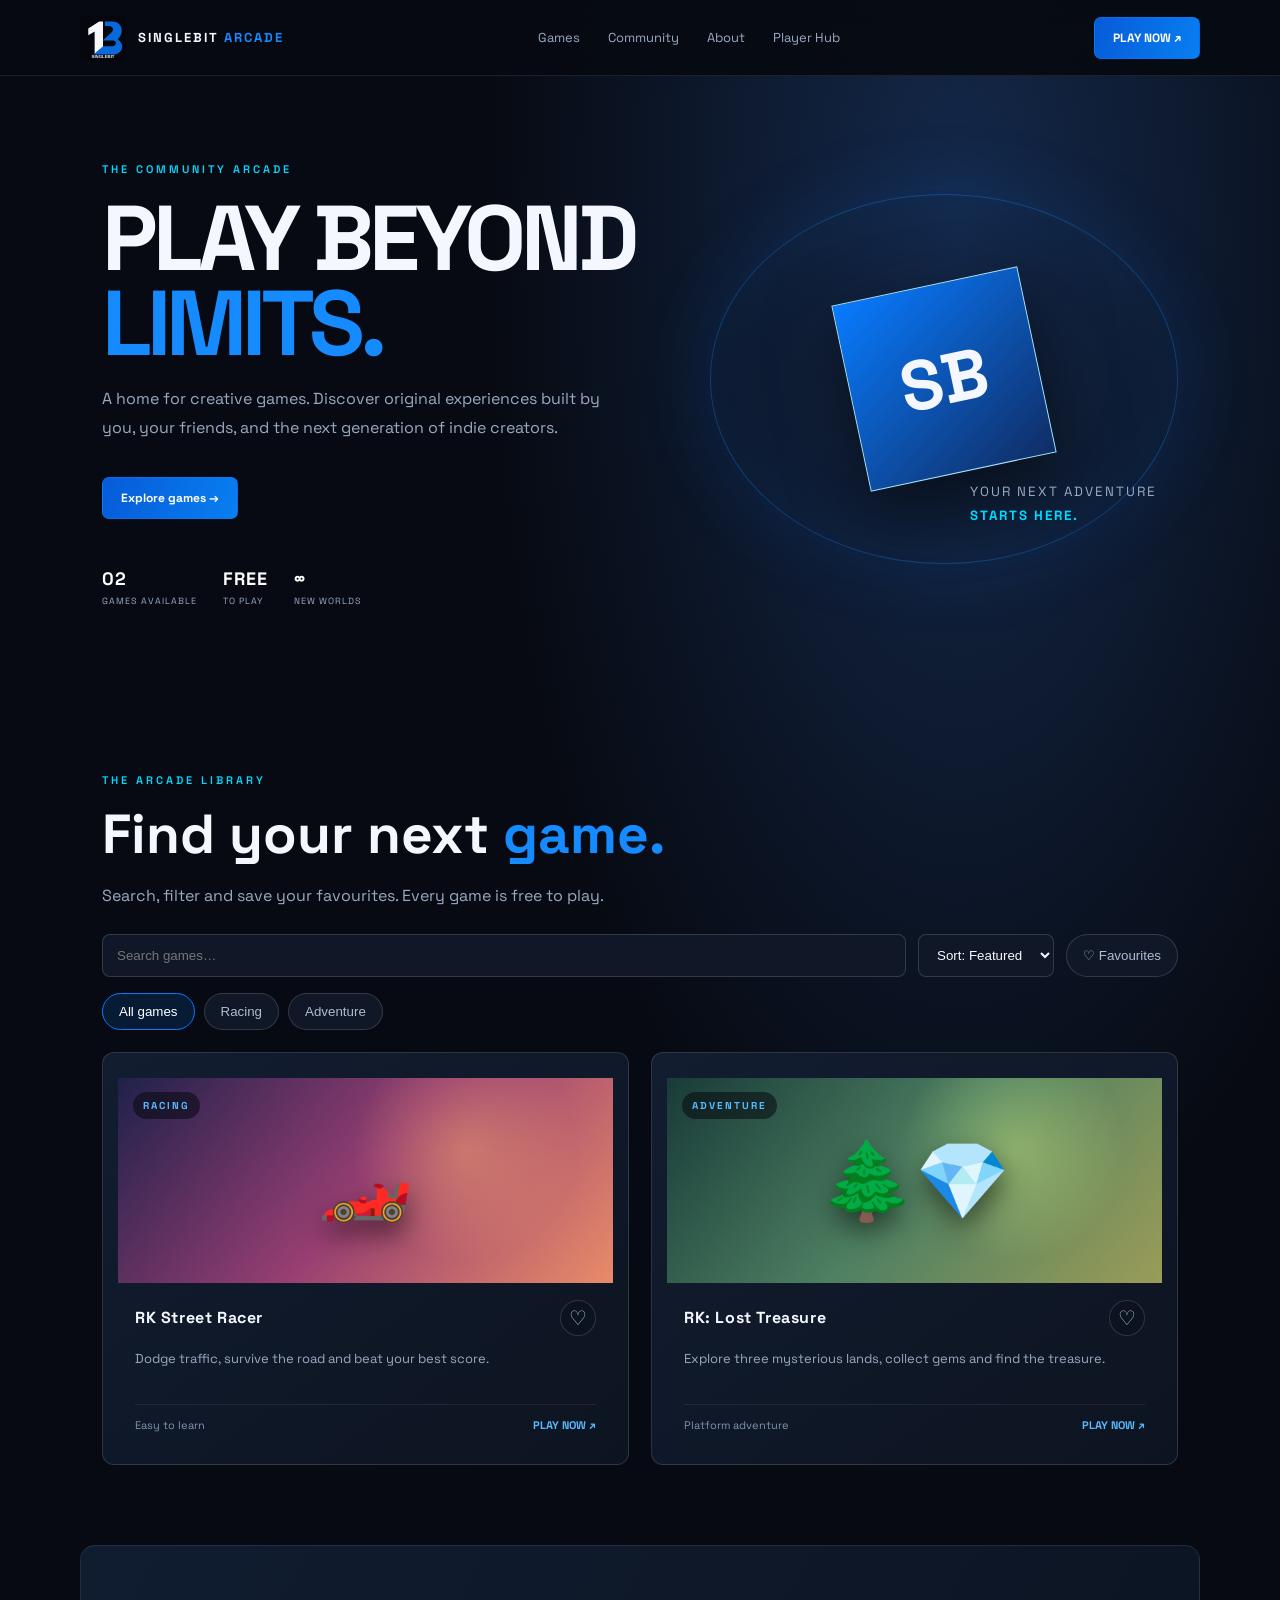
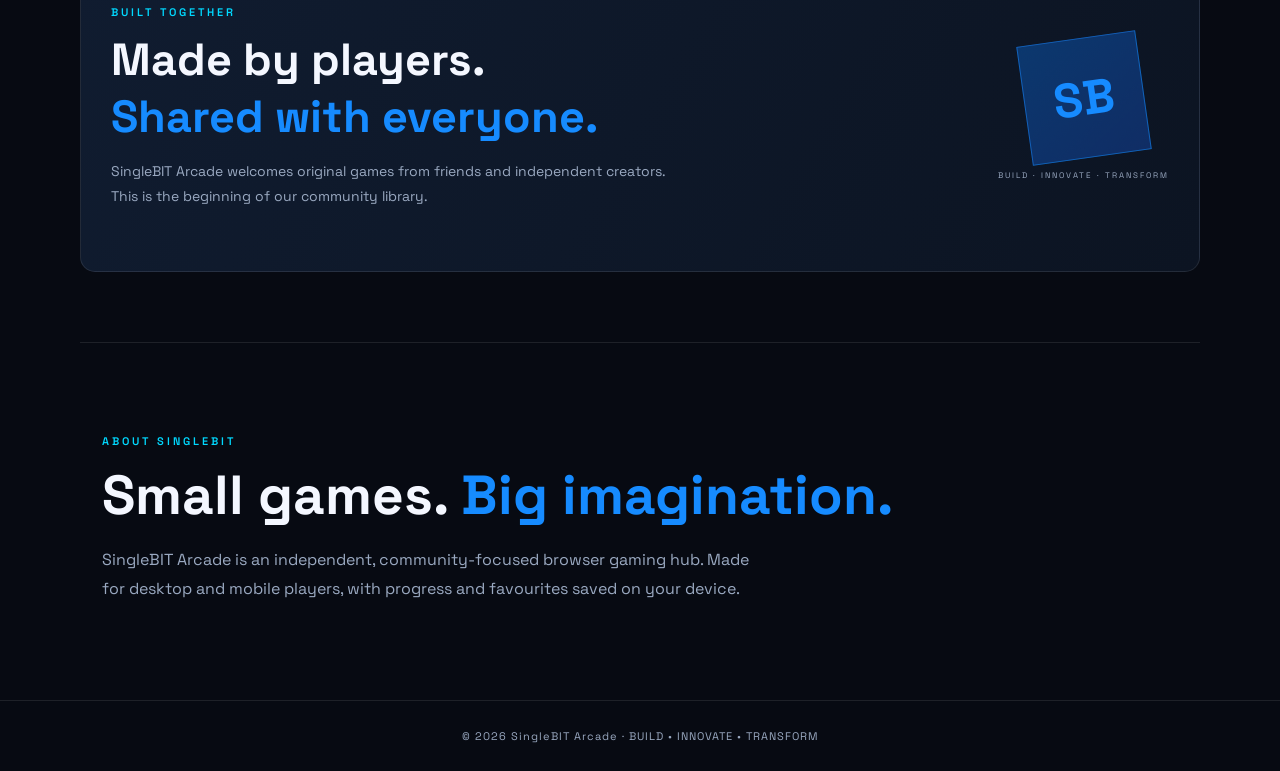
==== index.html @ 1aade9d8 "Add Player Hub navigation" ====
<!doctype html>
<html lang="en">
<head>
<meta charset="utf-8"><meta name="viewport" content="width=device-width,initial-scale=1">
<meta name="theme-color" content="#070a12"><meta name="description" content="SingleBIT Arcade — free browser games by our community.">
<title>SingleBIT Arcade — Play Beyond Limits</title>
<link rel="icon" href="assets/singlebit-logo.svg" type="image/svg+xml">
<link rel="stylesheet" href="css/style.css">
<script defer src="js/games-data.js"></script><script defer src="js/app.js"></script>
</head>
<body>
<header><a class="brand" href="#"><img class="brand-logo" src="assets/singlebit-logo.svg" alt="SingleBIT logo"><span>SINGLEBIT <b>ARCADE</b></span></a>
<nav><a href="#games">Games</a><a href="#community">Community</a><a href="#about">About</a><a href="profile.html">Player Hub</a></nav><a class="cta" href="#games">PLAY NOW ↗</a></header>
<main>
<section class="hero"><div><p class="eyebrow">THE COMMUNITY ARCADE</p><h1>PLAY BEYOND<br><em>LIMITS.</em></h1>
<p class="intro">A home for creative games. Discover original experiences built by you, your friends, and the next generation of indie creators.</p>
<a class="button" href="#games">Explore games →</a>
<div class="stats"><span><b id="game-count">02</b> GAMES AVAILABLE</span><span><b>FREE</b> TO PLAY</span><span><b>∞</b> NEW WORLDS</span></div></div>
<div class="orb"><div class="cube">SB</div><small>YOUR NEXT ADVENTURE<br><b>STARTS HERE.</b></small></div></section>
<section id="games" class="games"><p class="eyebrow">THE ARCADE LIBRARY</p><h2>Find your next <em>game.</em></h2><p class="muted">Search, filter and save your favourites. Every game is free to play.</p>
<div class="library-tools"><input id="search" type="search" placeholder="Search games…" aria-label="Search games">
<select id="sort" aria-label="Sort games"><option value="featured">Sort: Featured</option><option value="az">Name: A–Z</option><option value="za">Name: Z–A</option></select>
<button id="favorites-only" class="filter-btn" type="button" aria-pressed="false">♡ Favourites</button></div>
<div class="filters" id="filters"><button class="active" data-filter="all">All games</button><button data-filter="racing">Racing</button><button data-filter="adventure">Adventure</button></div>
<div class="grid" id="grid" aria-live="polite"></div><p id="empty" class="empty-state" hidden>No games match your search. Try another keyword or category.</p>
</section>
<section id="community" class="community"><div><p class="eyebrow">BUILT TOGETHER</p><h2>Made by players.<br><em>Shared with everyone.</em></h2><p>SingleBIT Arcade welcomes original games from friends and independent creators. This is the beginning of our community library.</p></div><div class="community-mark"><span>SB</span><small>BUILD · INNOVATE · TRANSFORM</small></div></section>
<section id="about" class="about"><p class="eyebrow">ABOUT SINGLEBIT</p><h2>Small games. <em>Big imagination.</em></h2><p>SingleBIT Arcade is an independent, community-focused browser gaming hub. Made for desktop and mobile players, with progress and favourites saved on your device.</p></section>
</main><footer>© <span id="year"></span> SingleBIT Arcade · BUILD • INNOVATE • TRANSFORM</footer>
</body></html>
---- css/style.css ----
@import url('https://fonts.googleapis.com/css2?family=Space+Grotesk:wght@400;500;600;700&display=swap');:root{--bg:#070a12;--panel:#111a2a;--text:#f4f7ff;--muted:#9aa9c1;--blue:#087bff;--cyan:#00d9ff}*{box-sizing:border-box}html{scroll-behavior:smooth}body{margin:0;background:radial-gradient(ellipse at 75% 10%,#14294b 0,transparent 35%),var(--bg);color:var(--text);font-family:'Space Grotesk',Arial,sans-serif}a{color:inherit;text-decoration:none}header{height:76px;padding:0 max(22px,calc((100% - 1120px)/2));display:flex;align-items:center;justify-content:space-between;border-bottom:1px solid #ffffff18;position:sticky;top:0;background:#070a12eF;backdrop-filter:blur(14px);z-index:5}.brand{display:flex;align-items:center;gap:12px;font-weight:700;letter-spacing:2px;font-size:13px}.brand b{color:#168bff}.mark{width:42px;height:42px;border:2px solid #168bff;display:grid;place-items:center;font-size:24px;font-weight:700;transform:skew(-8deg)}.mark span{color:#168bff}nav{display:flex;gap:28px;color:var(--muted);font-size:13px}.cta,.button{padding:12px 18px;border:1px solid #087bff88;border-radius:7px;color:white;font-size:12px;font-weight:700;background:linear-gradient(110deg,#075bd8,#087ff0)}.hero{max-width:1120px;margin:auto;min-height:560px;padding:75px 22px;display:grid;grid-template-columns:1.1fr .9fr;align-items:center;gap:35px}.eyebrow{font-size:11px;letter-spacing:3px;color:var(--cyan);font-weight:600}h1{font-size:clamp(55px,8vw,92px);line-height:.92;letter-spacing:-5px;margin:20px 0}em{font-style:normal;color:#168bff}.intro{max-width:500px;color:var(--muted);line-height:1.8}.button{display:inline-block;margin-top:18px}.stats{display:flex;gap:26px;margin-top:48px;color:var(--muted);font-size:9px;letter-spacing:1px}.stats span{display:grid;gap:5px}.stats b{font-size:18px;color:white}.orb{height:370px;display:grid;place-items:center;position:relative;border:1px solid #168bff55;border-radius:50%;box-shadow:0 0 80px #087bff20,inset 0 0 80px #087bff14}.cube{width:190px;height:190px;display:grid;place-items:center;background:linear-gradient(145deg,#087bff,#102d65);border:1px solid #9ddfff;font-size:70px;font-weight:700;transform:rotate(-12deg);box-shadow:0 25px 70px #0009}.orb small{position:absolute;bottom:35px;right:20px;color:var(--muted);letter-spacing:2px;line-height:1.8}.orb small b{color:var(--cyan)}.games,.about{max-width:1120px;margin:auto;padding:80px 22px}.games h2,.about h2{font-size:clamp(34px,5vw,55px);margin:12px 0}.muted,.about p:last-child{color:var(--muted)}.tools{display:flex;justify-content:space-between;gap:15px;margin:28px 0;flex-wrap:wrap}input{background:#101827;border:1px solid #ffffff25;border-radius:7px;padding:12px 14px;color:white;min-width:240px}button{background:#101827;color:#aebbd0;border:1px solid #ffffff25;border-radius:30px;padding:9px 15px;cursor:pointer}button.active{border-color:var(--blue);color:white;background:#087bff25}.grid{display:grid;grid-template-columns:repeat(2,minmax(0,1fr));gap:22px}.grid article{background:linear-gradient(145deg,#121d30,#0d1421);border:1px solid #ffffff20;border-radius:12px;padding:15px}.art{height:190px;border-radius:8px;display:grid;place-items:center;font-size:70px;position:relative}.art small{position:absolute;top:14px;left:14px;font-size:10px;letter-spacing:2px;color:white}.race{background:linear-gradient(130deg,#20214b,#963e72,#e98b68)}.forest{background:linear-gradient(130deg,#183b38,#4e8062,#9b9c57)}article h3{letter-spacing:1px}article p{color:var(--muted);font-size:13px}article>a{display:inline-block;margin-top:10px;color:#56baff;font-weight:700;font-size:12px}.about{border-top:1px solid #ffffff18}.about p:last-child{max-width:650px;line-height:1.8}footer{text-align:center;padding:28px 15px;border-top:1px solid #ffffff18;color:var(--muted);font-size:11px;letter-spacing:1px}@media(max-width:700px){header{height:66px;padding:0 15px}.brand{font-size:10px;letter-spacing:1px}.mark{width:36px;height:36px}nav{gap:12px;font-size:11px}.cta{display:none}.hero{display:block;padding-top:60px}.orb{height:270px;margin:45px 10px 0}.cube{width:140px;height:140px;font-size:52px}.stats{gap:15px}.games,.about{padding:60px 18px}.grid{grid-template-columns:1fr}.art{height:180px}.tools{align-items:stretch}input{width:100%}}
.brand-logo{width:46px;height:46px;object-fit:contain;border-radius:7px}@media(max-width:700px){.brand-logo{width:38px;height:38px}}

.brand-logo{width:46px;height:46px;object-fit:contain;border-radius:7px}@media(max-width:700px){.brand-logo{width:38px;height:38px}}

/* Phase 02 — game library */
.brand-logo{width:46px;height:46px;object-fit:contain;border-radius:7px}
.library-tools{display:grid;grid-template-columns:minmax(180px,1fr) auto auto;gap:12px;margin:28px 0 16px}
.library-tools input,.library-tools select{min-width:0;width:100%;background:#101827;border:1px solid #ffffff25;border-radius:8px;padding:12px 14px;color:#f4f7ff}
.library-tools select{cursor:pointer}.filter-btn,.filters button{background:#101827;color:#aebbd0;border:1px solid #ffffff25;border-radius:30px;padding:10px 16px;cursor:pointer}
.filter-btn.active,.filters button.active{border-color:#087bff;color:white;background:#087bff25}
.filters{display:flex;gap:9px;flex-wrap:wrap;margin:0 0 22px}
.grid{display:grid;grid-template-columns:repeat(2,minmax(0,1fr));gap:22px}
.game-card{overflow:hidden;background:linear-gradient(145deg,#121d30,#0d1421);border:1px solid #ffffff20;border-radius:13px;transition:transform .2s,border-color .2s}
.game-card:hover{transform:translateY(-4px);border-color:#087bff88}
.game-art{height:205px;display:flex;align-items:center;justify-content:center;position:relative;overflow:hidden}
.game-art.race{background:radial-gradient(circle at 70% 35%,#ffb36b66,transparent 30%),linear-gradient(130deg,#20214b,#963e72,#e98b68)}
.game-art.forest{background:radial-gradient(circle at 70% 35%,#d2ed8066,transparent 30%),linear-gradient(130deg,#183b38,#4e8062,#9b9c57)}
.art-symbol{font-size:76px;filter:drop-shadow(0 12px 14px #0008);transition:transform .2s}
.game-art:hover .art-symbol{transform:scale(1.12)}
.art-tag{position:absolute;top:14px;left:15px;font-size:10px;letter-spacing:2px;font-weight:700;background:#05070c88;padding:7px 10px;border-radius:20px}
.art-play{position:absolute;bottom:14px;right:14px;background:#087bff;padding:8px 12px;border-radius:6px;font-size:10px;font-weight:700;opacity:0;transform:translateY(5px);transition:.2s}
.game-art:hover .art-play{opacity:1;transform:translateY(0)}
.card-content{padding:17px}.card-title-row{display:flex;align-items:center;justify-content:space-between;gap:12px}
.card-title-row h3{font-size:16px;letter-spacing:.6px;margin:0}
.heart{border:1px solid #ffffff25;background:#0b1220;color:#aebbd0;border-radius:50%;width:36px;height:36px;font-size:20px;padding:0;flex:0 0 auto}
.heart.saved{color:#ff6b91;border-color:#ff6b9166}
.card-content p{color:var(--muted);font-size:13px;line-height:1.6;min-height:42px}
.card-meta{display:flex;justify-content:space-between;align-items:center;gap:10px;border-top:1px solid #ffffff14;padding-top:13px;color:#8192ac;font-size:11px}
.play-link{color:#56baff;font-weight:700;white-space:nowrap}
.empty-state{padding:30px;text-align:center;color:var(--muted);border:1px dashed #ffffff30;border-radius:10px}
.community{max-width:1120px;margin:0 auto 70px;padding:48px 30px;display:flex;align-items:center;justify-content:space-between;gap:25px;background:linear-gradient(120deg,#101c30,#0c1422);border:1px solid #ffffff18;border-radius:15px}
.community>div:first-child{max-width:570px}.community h2{font-size:clamp(30px,4vw,45px);margin:12px 0}
.community p:last-child{color:var(--muted);line-height:1.8;font-size:14px}
.community-mark{display:grid;place-items:center;gap:12px;color:#168bff}
.community-mark span{width:120px;height:120px;display:grid;place-items:center;border:1px solid #168bff88;background:linear-gradient(145deg,#087bff55,#102d65);font-size:48px;font-weight:700;transform:rotate(-8deg)}
.community-mark small{font-size:8px;letter-spacing:2px;color:#9aa9c1}
@media(max-width:700px){.brand-logo{width:38px;height:38px}.library-tools{grid-template-columns:1fr 1fr}.library-tools input{grid-column:1/-1}.grid{grid-template-columns:1fr}.game-art{height:185px}.community{margin:0 18px 45px;padding:28px 22px}.community-mark{display:none}}
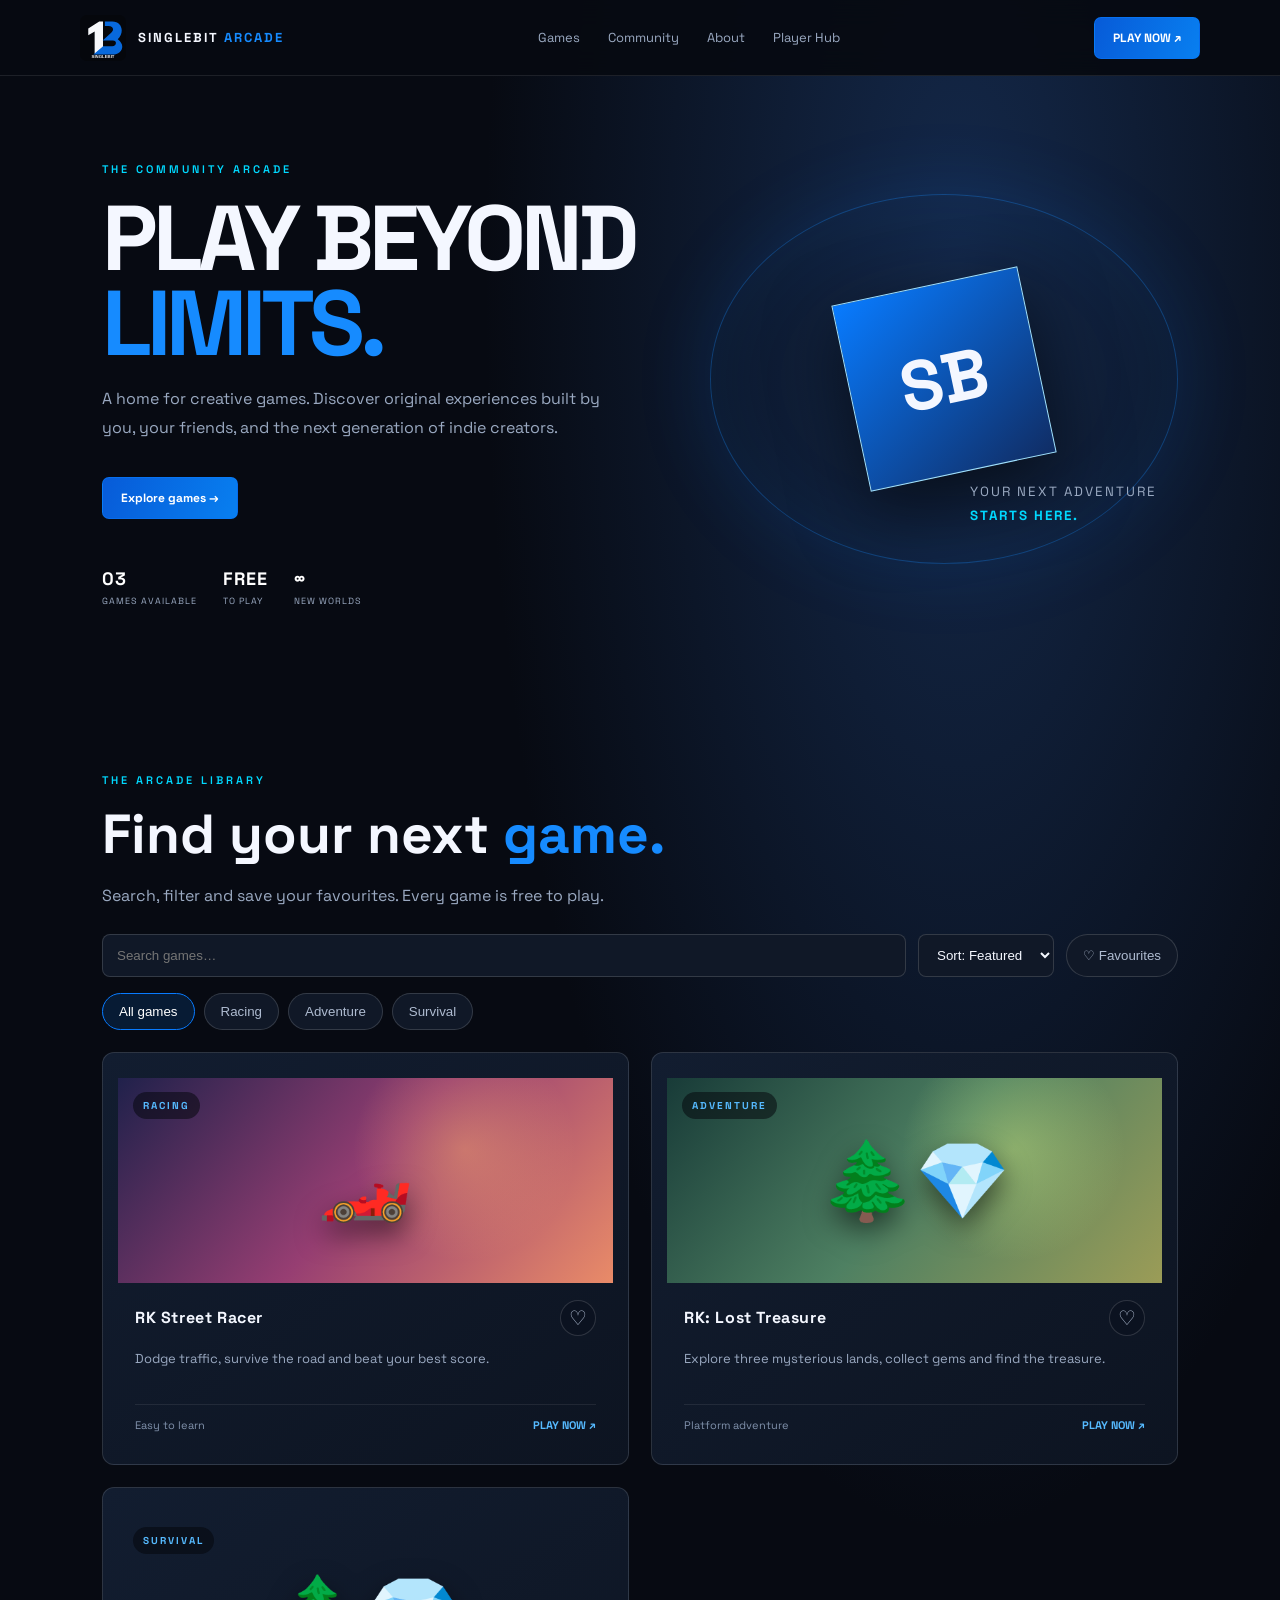
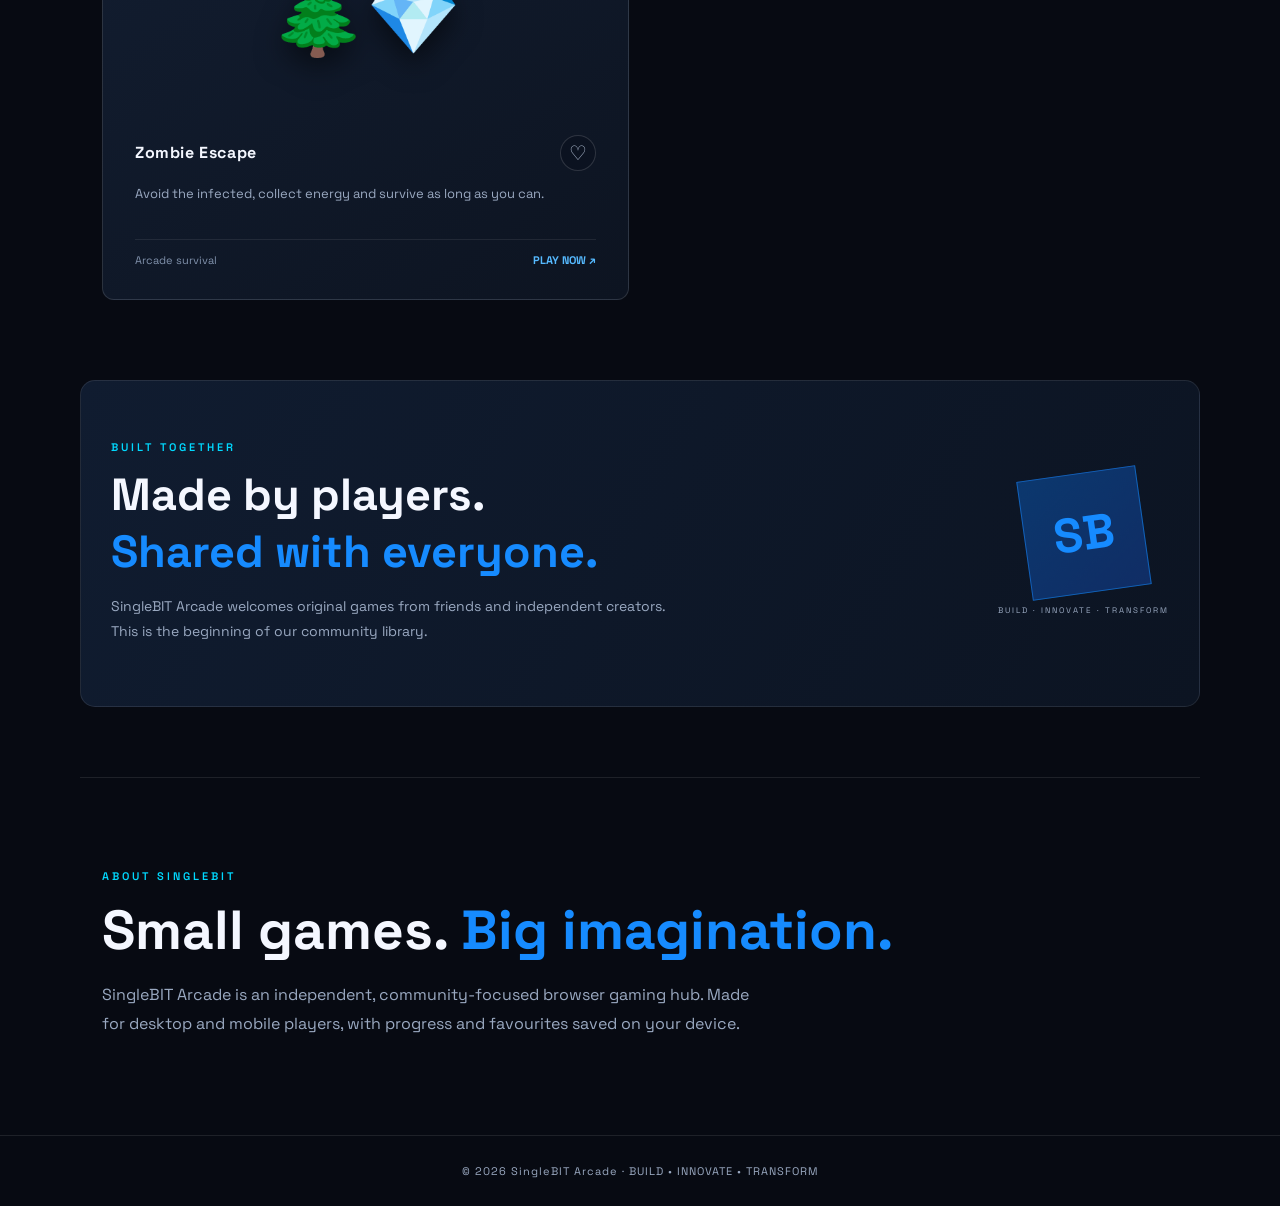
==== commit d41315bb: "Add survival category filter" ====
--- a/index.html
+++ b/index.html
@@ -21,7 +21,7 @@
 <div class="library-tools"><input id="search" type="search" placeholder="Search games…" aria-label="Search games">
 <select id="sort" aria-label="Sort games"><option value="featured">Sort: Featured</option><option value="az">Name: A–Z</option><option value="za">Name: Z–A</option></select>
 <button id="favorites-only" class="filter-btn" type="button" aria-pressed="false">♡ Favourites</button></div>
-<div class="filters" id="filters"><button class="active" data-filter="all">All games</button><button data-filter="racing">Racing</button><button data-filter="adventure">Adventure</button></div>
+<div class="filters" id="filters"><button class="active" data-filter="all">All games</button><button data-filter="racing">Racing</button><button data-filter="adventure">Adventure</button><button data-filter="survival">Survival</button></div>
 <div class="grid" id="grid" aria-live="polite"></div><p id="empty" class="empty-state" hidden>No games match your search. Try another keyword or category.</p>
 </section>
 <section id="community" class="community"><div><p class="eyebrow">BUILT TOGETHER</p><h2>Made by players.<br><em>Shared with everyone.</em></h2><p>SingleBIT Arcade welcomes original games from friends and independent creators. This is the beginning of our community library.</p></div><div class="community-mark"><span>SB</span><small>BUILD · INNOVATE · TRANSFORM</small></div></section>
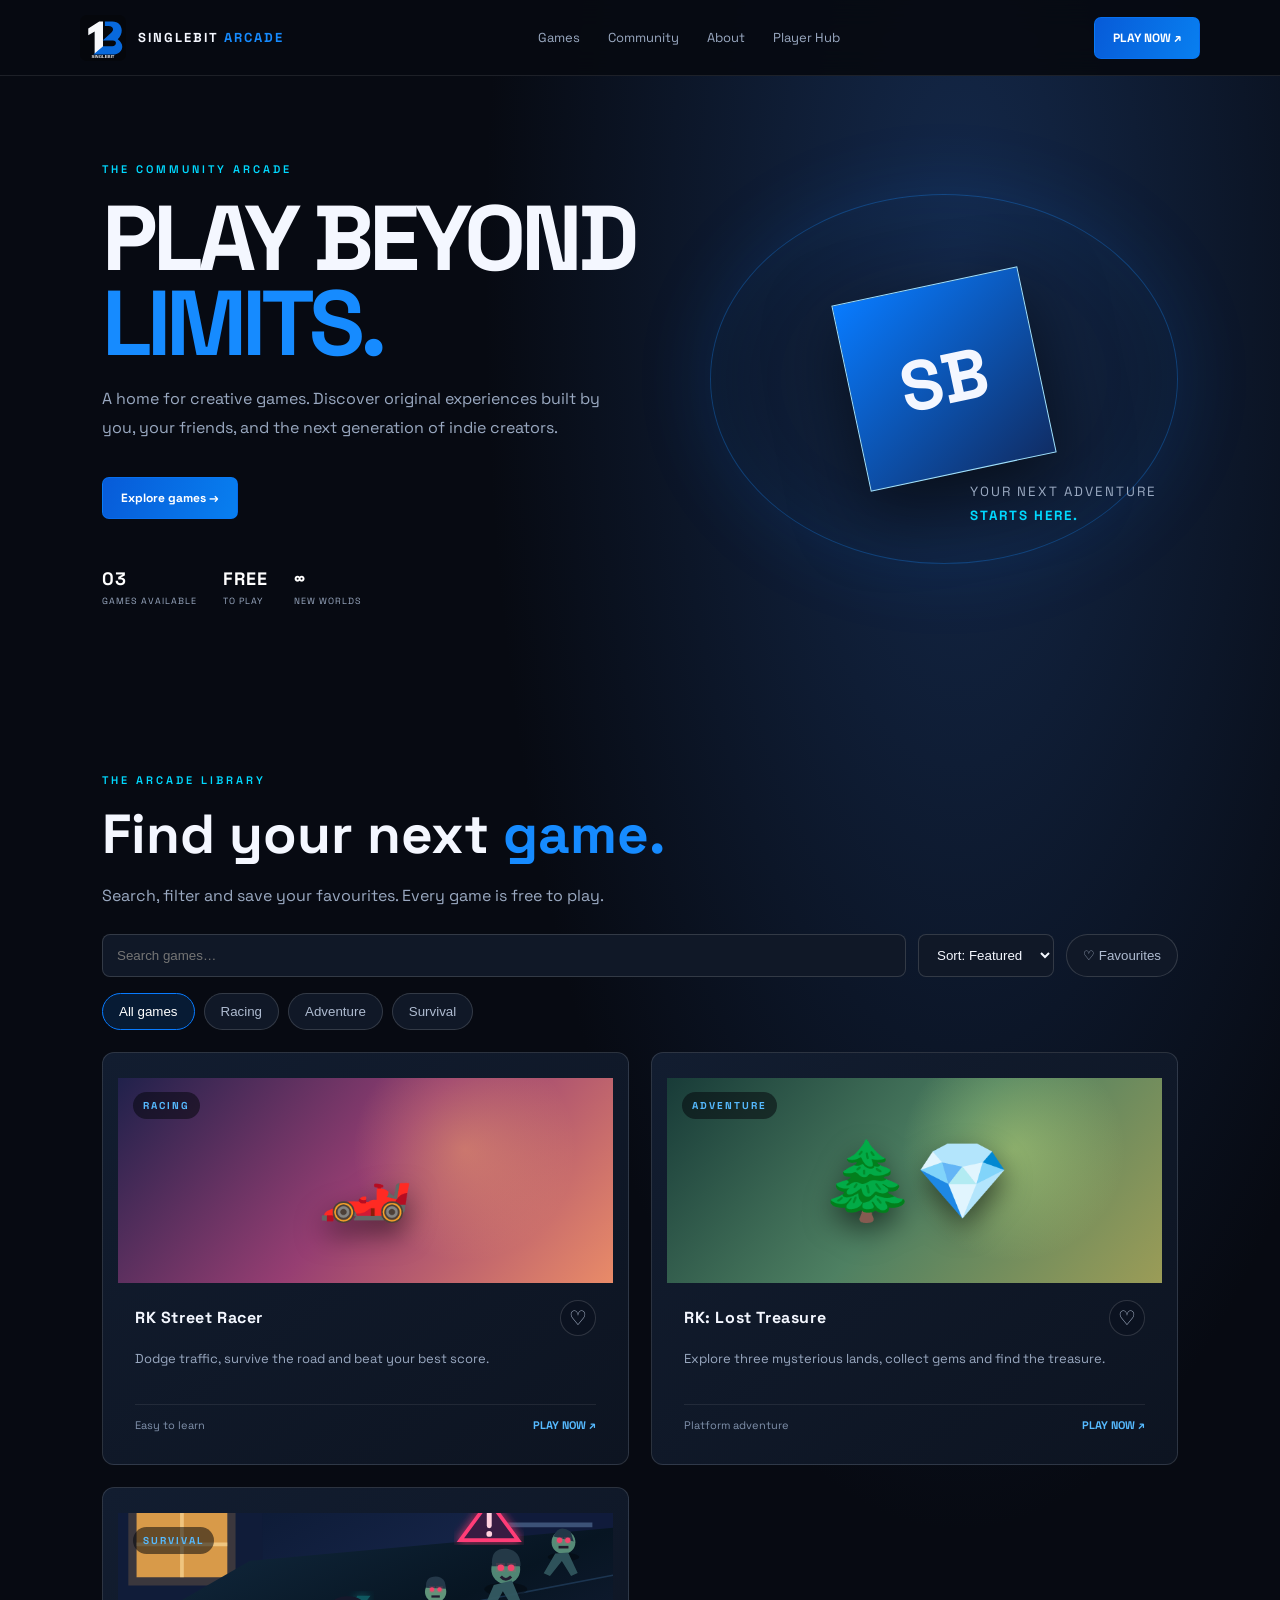
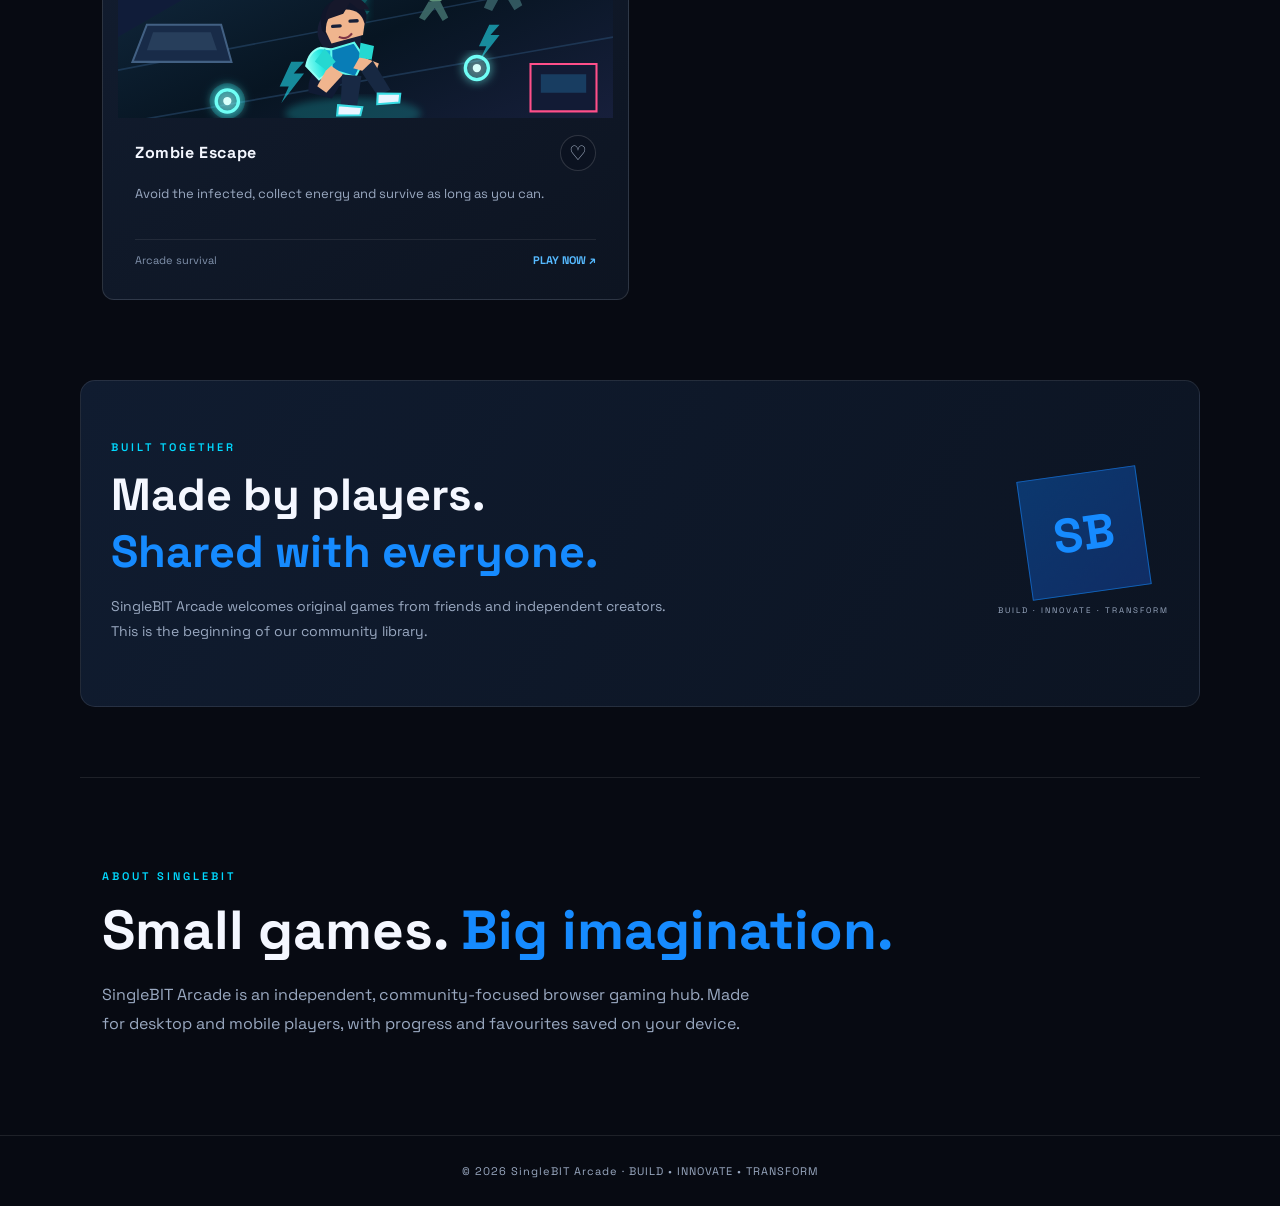
==== commit 9e8171ae: "Update arcade game count to three" ====
--- a/index.html
+++ b/index.html
@@ -15,7 +15,7 @@
 <section class="hero"><div><p class="eyebrow">THE COMMUNITY ARCADE</p><h1>PLAY BEYOND<br><em>LIMITS.</em></h1>
 <p class="intro">A home for creative games. Discover original experiences built by you, your friends, and the next generation of indie creators.</p>
 <a class="button" href="#games">Explore games →</a>
-<div class="stats"><span><b id="game-count">02</b> GAMES AVAILABLE</span><span><b>FREE</b> TO PLAY</span><span><b>∞</b> NEW WORLDS</span></div></div>
+<div class="stats"><span><b id="game-count">03</b> GAMES AVAILABLE</span><span><b>FREE</b> TO PLAY</span><span><b>∞</b> NEW WORLDS</span></div></div>
 <div class="orb"><div class="cube">SB</div><small>YOUR NEXT ADVENTURE<br><b>STARTS HERE.</b></small></div></section>
 <section id="games" class="games"><p class="eyebrow">THE ARCADE LIBRARY</p><h2>Find your next <em>game.</em></h2><p class="muted">Search, filter and save your favourites. Every game is free to play.</p>
 <div class="library-tools"><input id="search" type="search" placeholder="Search games…" aria-label="Search games">
--- a/css/style.css
+++ b/css/style.css
@@ -36,3 +36,6 @@
 .community-mark span{width:120px;height:120px;display:grid;place-items:center;border:1px solid #168bff88;background:linear-gradient(145deg,#087bff55,#102d65);font-size:48px;font-weight:700;transform:rotate(-8deg)}
 .community-mark small{font-size:8px;letter-spacing:2px;color:#9aa9c1}
 @media(max-width:700px){.brand-logo{width:38px;height:38px}.library-tools{grid-template-columns:1fr 1fr}.library-tools input{grid-column:1/-1}.grid{grid-template-columns:1fr}.game-art{height:185px}.community{margin:0 18px 45px;padding:28px 22px}.community-mark{display:none}}
+
+/* Zombie Escape library artwork */
+.game-art.zombie{background:#101b2c url('../assets/zombie-escape-thumbnail.svg') center/cover no-repeat}.game-art.zombie .art-symbol{display:none}
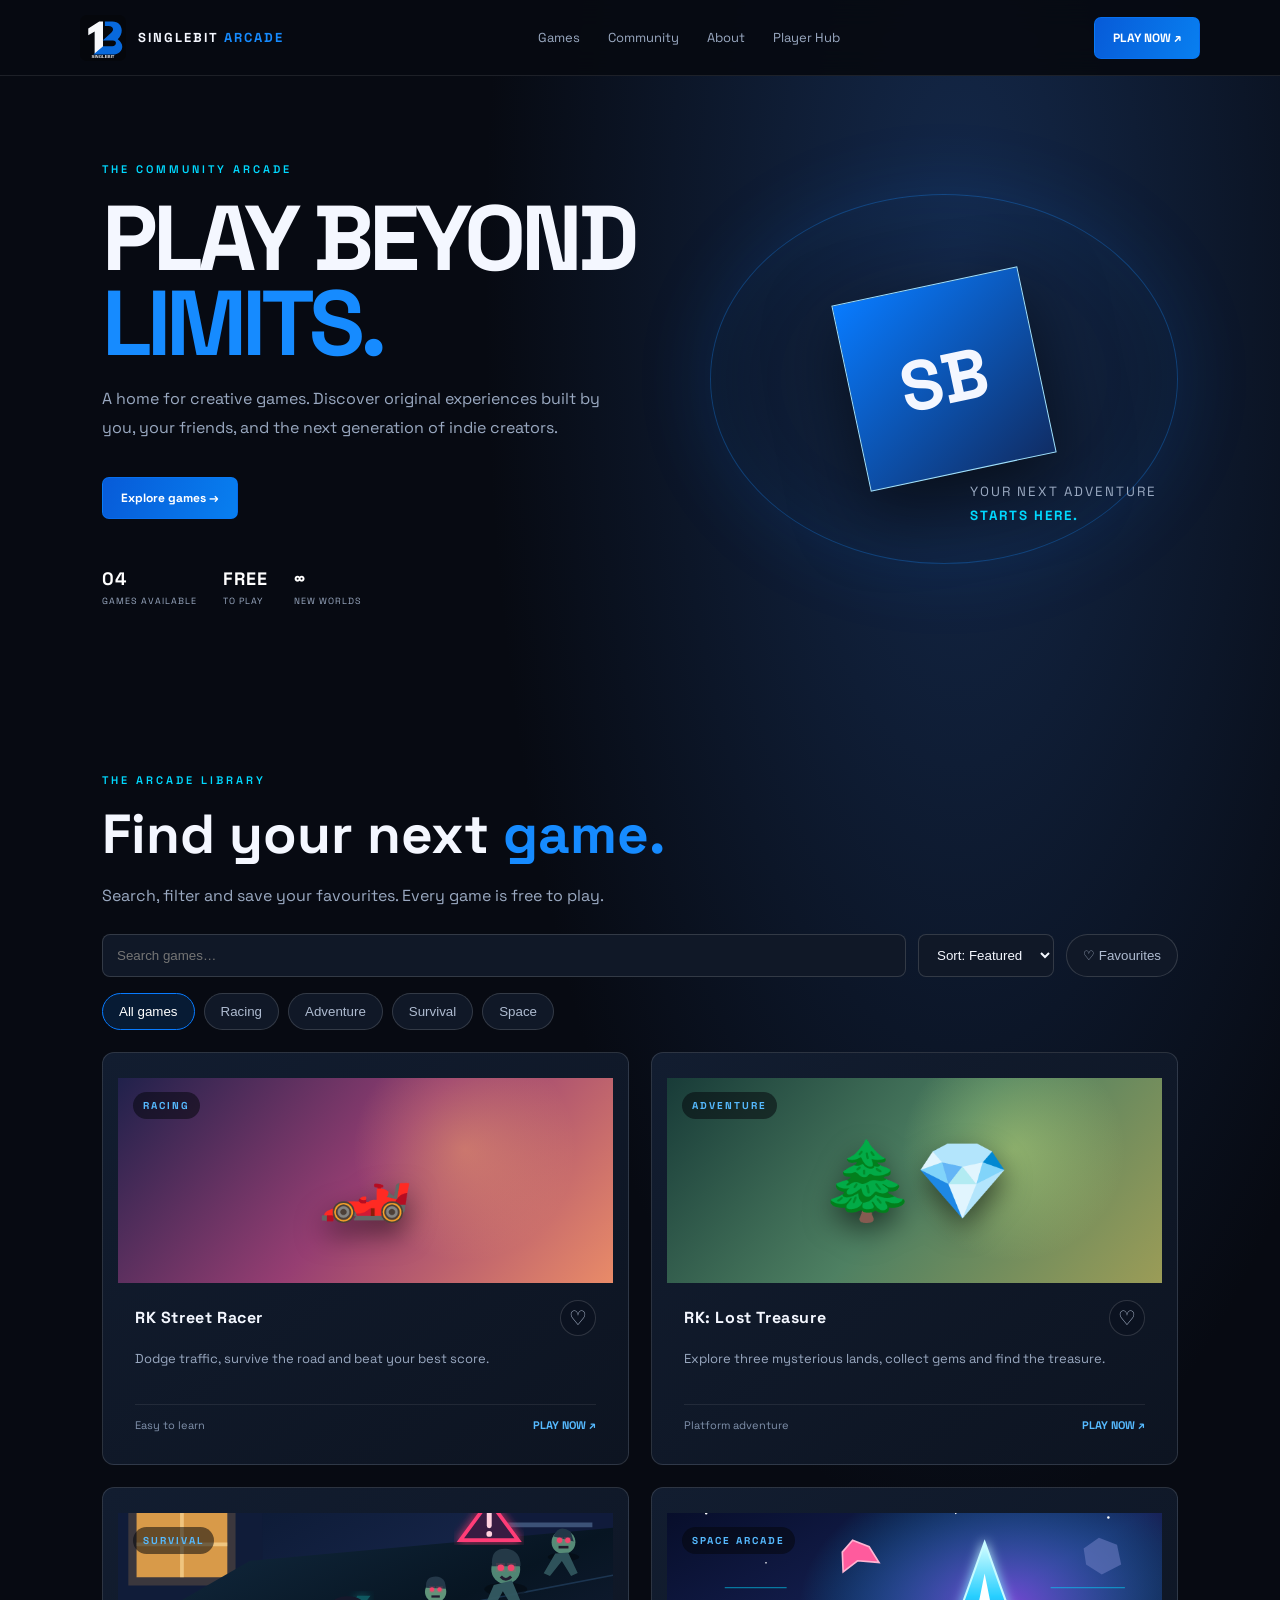
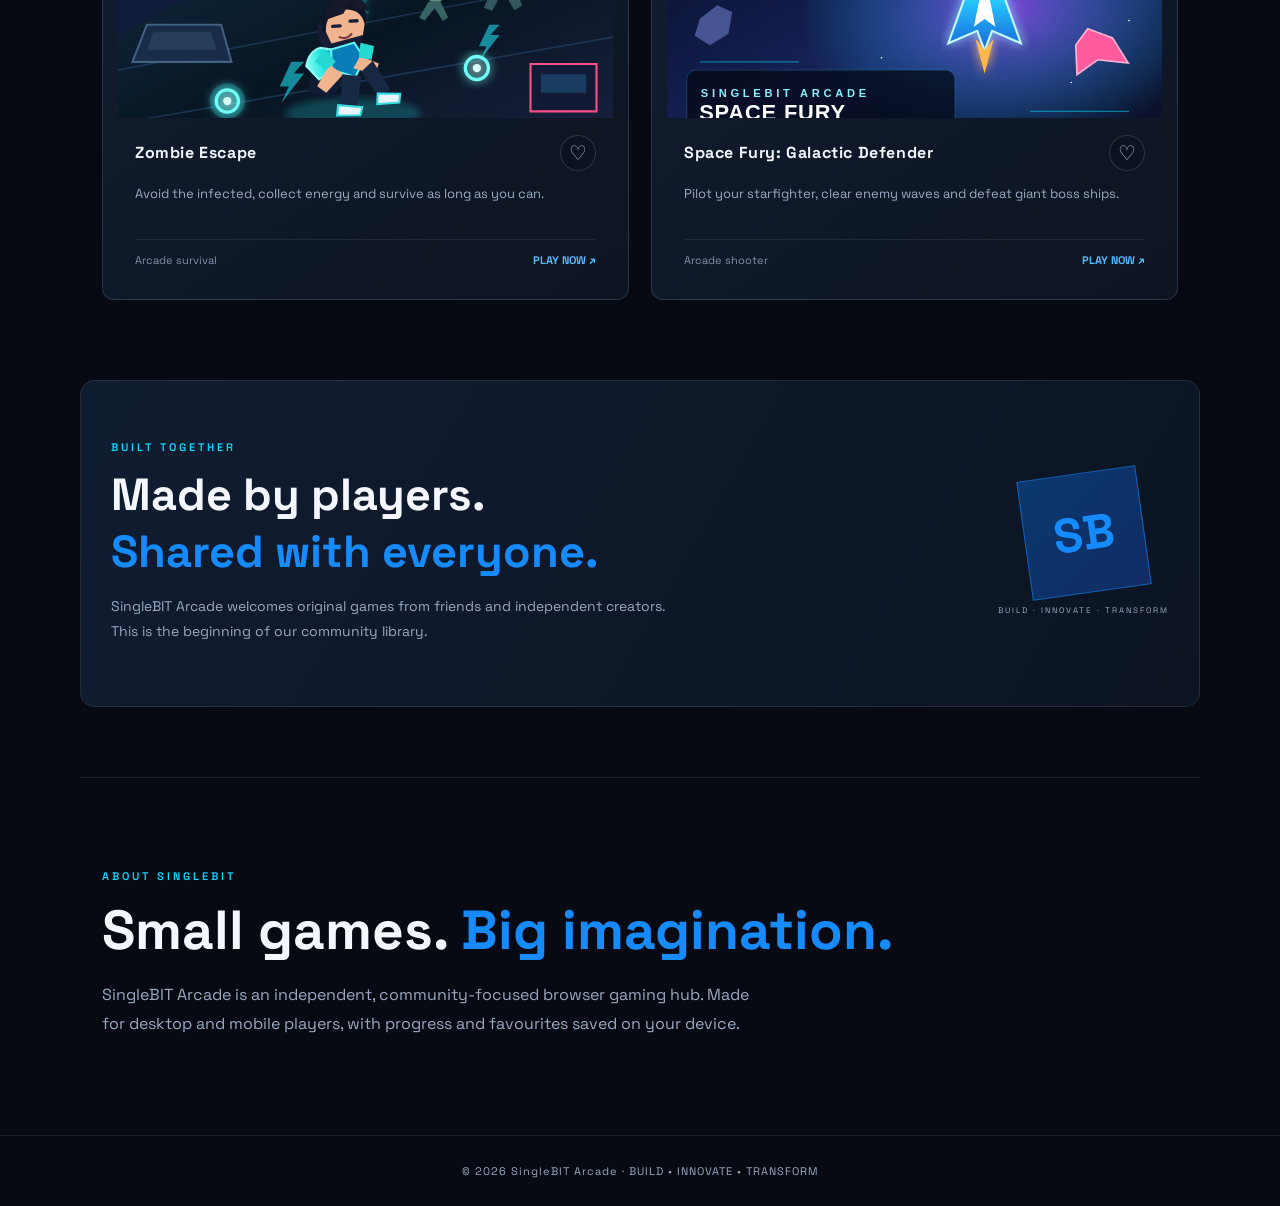
==== commit 767d2e00: "Add Space Fury: Galactic Defender browser game" ====
--- a/index.html
+++ b/index.html
@@ -21,7 +21,7 @@
 <div class="library-tools"><input id="search" type="search" placeholder="Search games…" aria-label="Search games">
 <select id="sort" aria-label="Sort games"><option value="featured">Sort: Featured</option><option value="az">Name: A–Z</option><option value="za">Name: Z–A</option></select>
 <button id="favorites-only" class="filter-btn" type="button" aria-pressed="false">♡ Favourites</button></div>
-<div class="filters" id="filters"><button class="active" data-filter="all">All games</button><button data-filter="racing">Racing</button><button data-filter="adventure">Adventure</button><button data-filter="survival">Survival</button></div>
+<div class="filters" id="filters"><button class="active" data-filter="all">All games</button><button data-filter="racing">Racing</button><button data-filter="adventure">Adventure</button><button data-filter="survival">Survival</button><button data-filter="space">Space</button></div>
 <div class="grid" id="grid" aria-live="polite"></div><p id="empty" class="empty-state" hidden>No games match your search. Try another keyword or category.</p>
 </section>
 <section id="community" class="community"><div><p class="eyebrow">BUILT TOGETHER</p><h2>Made by players.<br><em>Shared with everyone.</em></h2><p>SingleBIT Arcade welcomes original games from friends and independent creators. This is the beginning of our community library.</p></div><div class="community-mark"><span>SB</span><small>BUILD · INNOVATE · TRANSFORM</small></div></section>
--- a/css/style.css
+++ b/css/style.css
@@ -39,3 +39,6 @@
 
 /* Zombie Escape library artwork */
 .game-art.zombie{background:#101b2c url('../assets/zombie-escape-thumbnail.svg') center/cover no-repeat}.game-art.zombie .art-symbol{display:none}
+
+/* Space Fury arcade thumbnail */
+.game-art.space{background:#08112a url('../assets/space-fury-thumbnail.svg') center/cover no-repeat}.game-art.space .art-symbol{display:none}
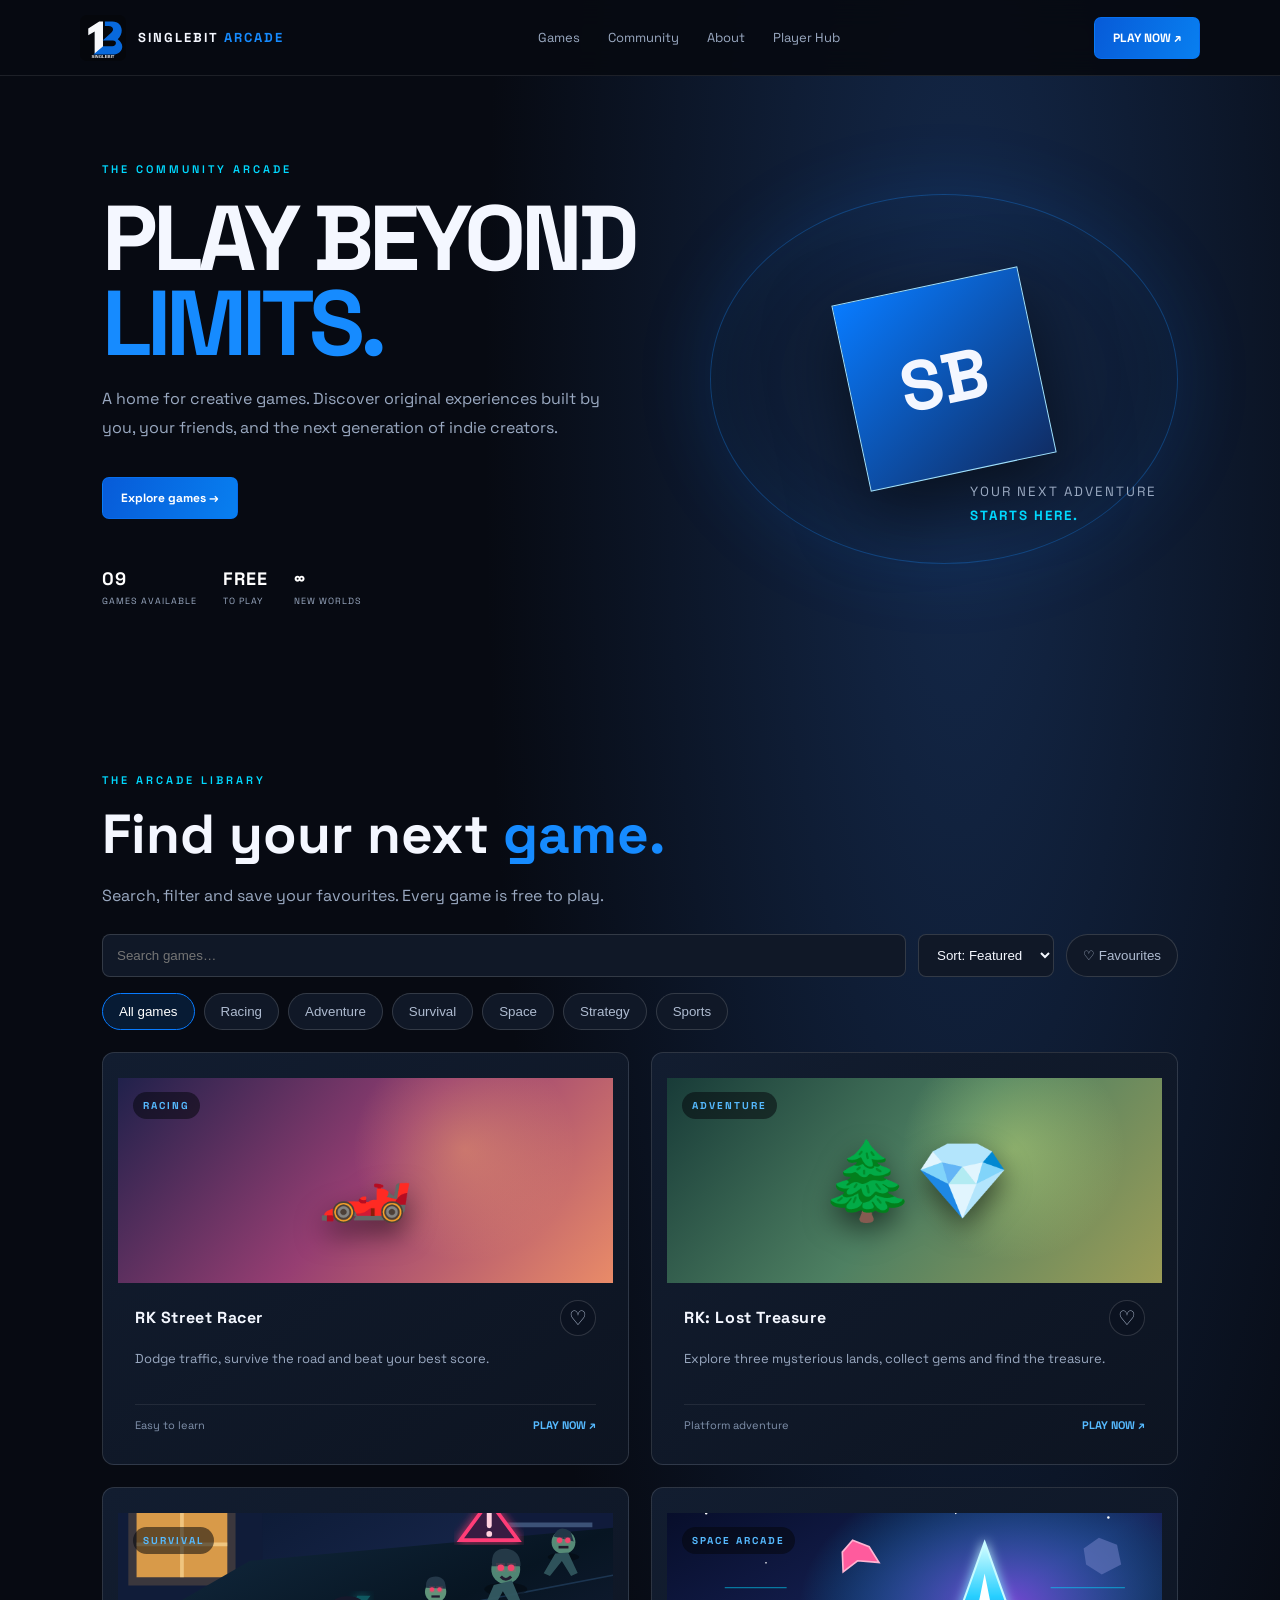
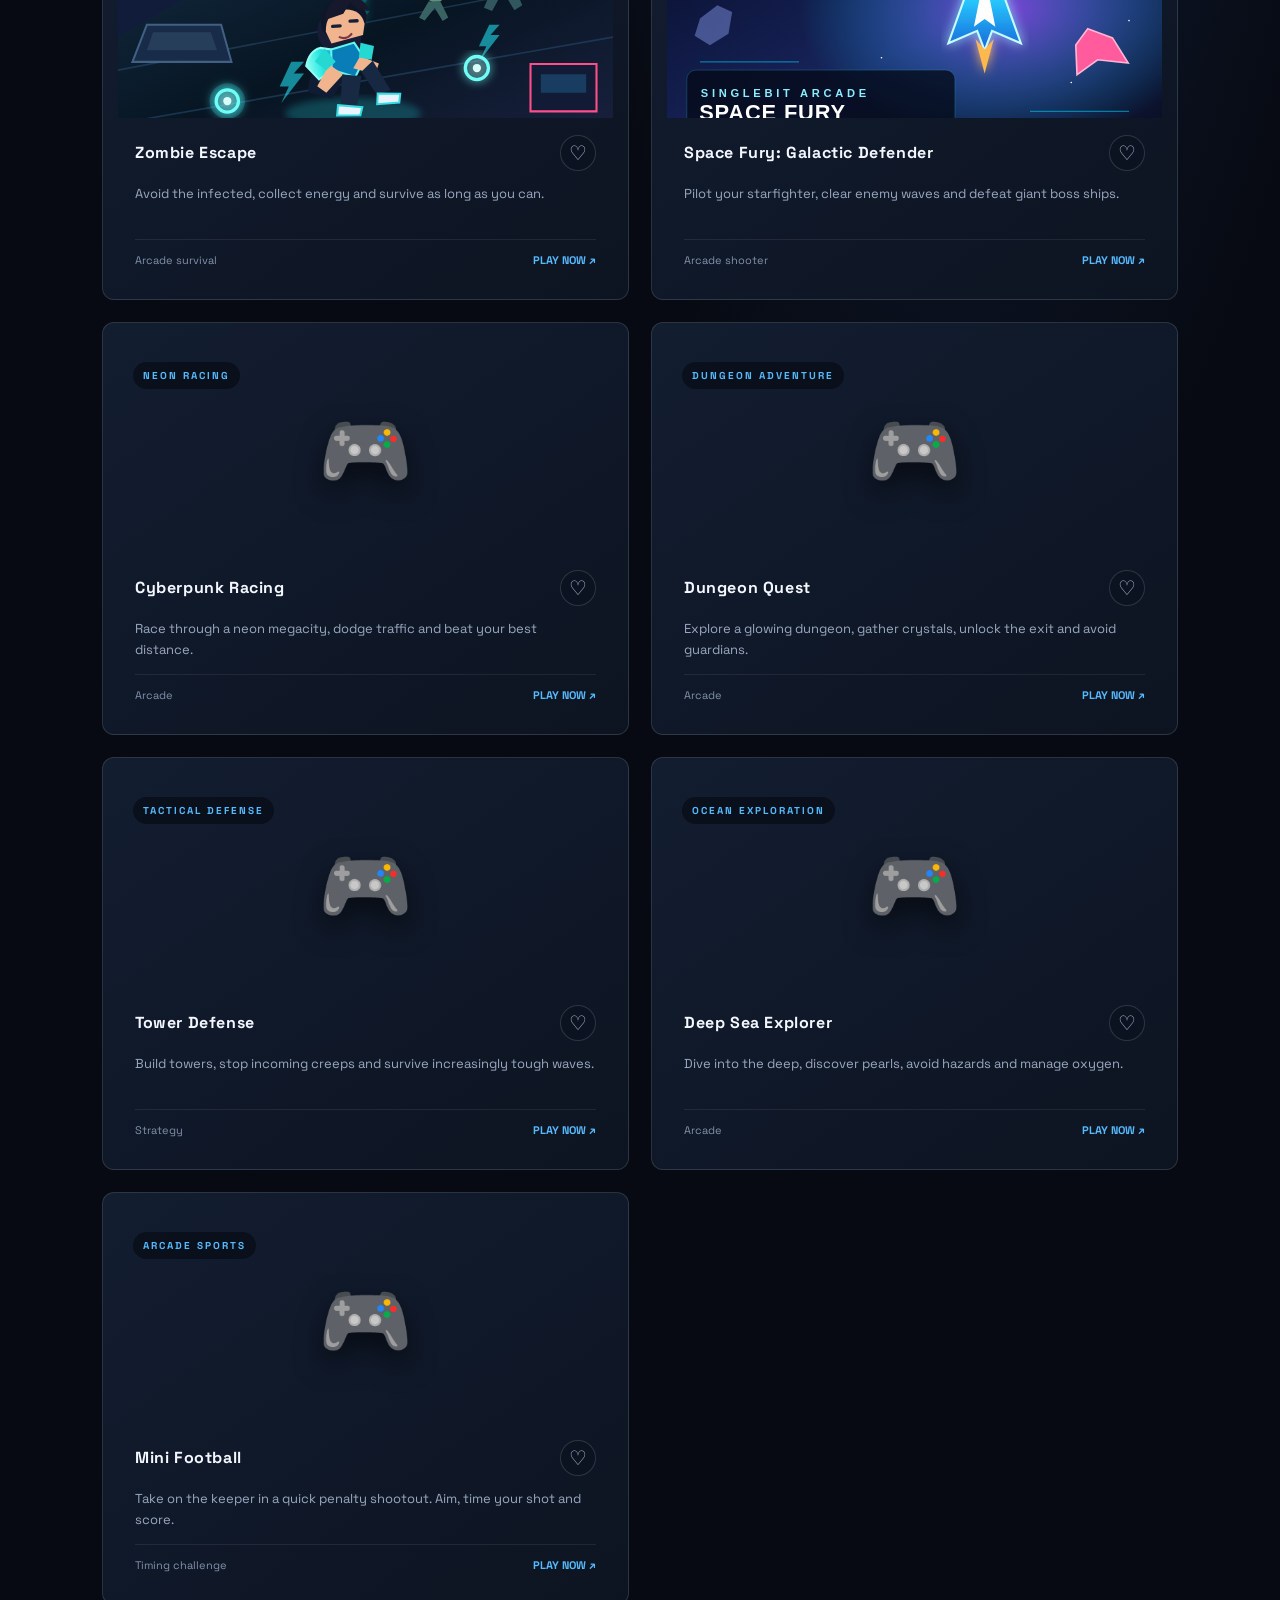
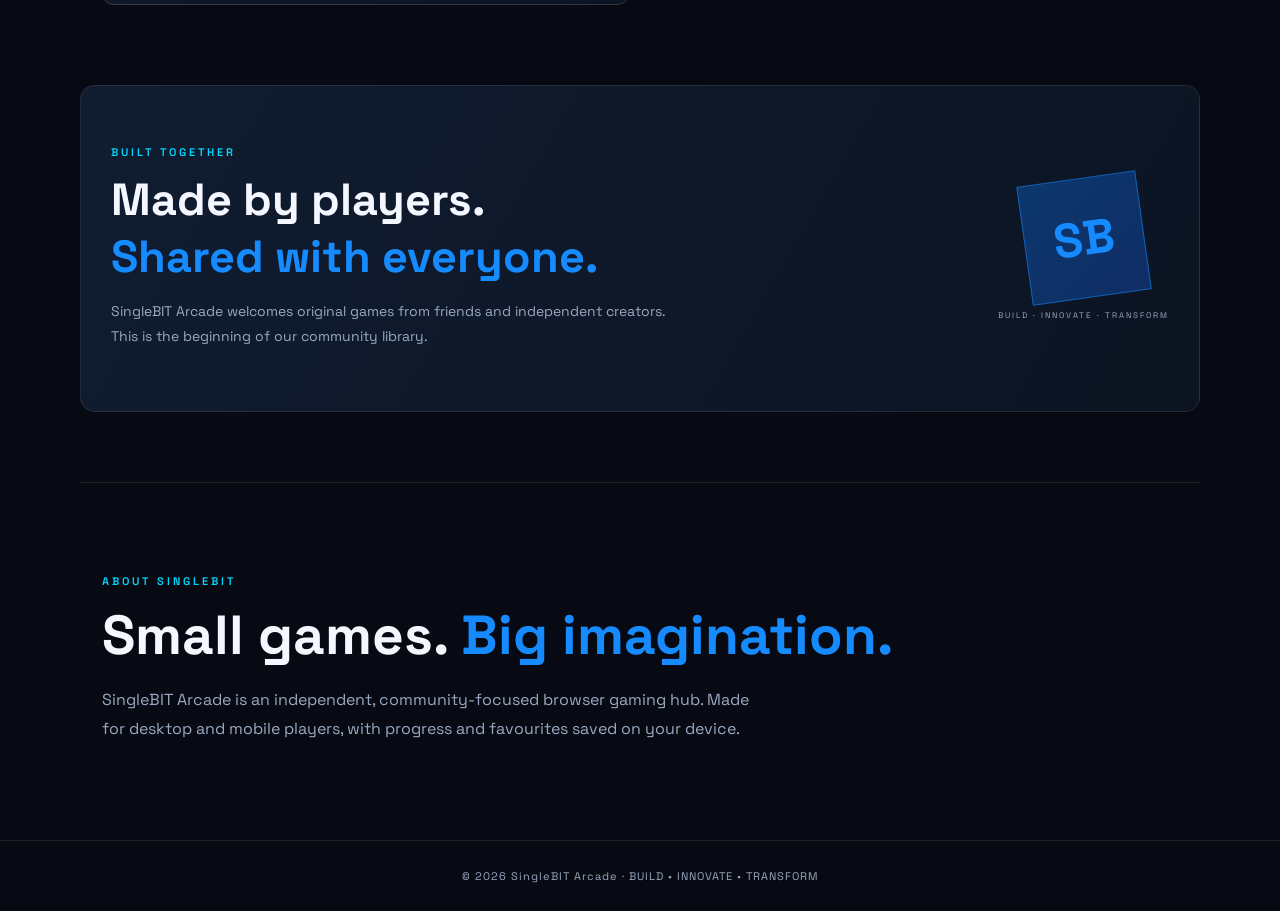
==== commit accecb41: "Add strategy and sports library filters" ====
--- a/index.html
+++ b/index.html
@@ -21,7 +21,7 @@
 <div class="library-tools"><input id="search" type="search" placeholder="Search games…" aria-label="Search games">
 <select id="sort" aria-label="Sort games"><option value="featured">Sort: Featured</option><option value="az">Name: A–Z</option><option value="za">Name: Z–A</option></select>
 <button id="favorites-only" class="filter-btn" type="button" aria-pressed="false">♡ Favourites</button></div>
-<div class="filters" id="filters"><button class="active" data-filter="all">All games</button><button data-filter="racing">Racing</button><button data-filter="adventure">Adventure</button><button data-filter="survival">Survival</button><button data-filter="space">Space</button></div>
+<div class="filters" id="filters"><button class="active" data-filter="all">All games</button><button data-filter="racing">Racing</button><button data-filter="adventure">Adventure</button><button data-filter="survival">Survival</button><button data-filter="space">Space</button><button data-filter="strategy">Strategy</button><button data-filter="sports">Sports</button></div>
 <div class="grid" id="grid" aria-live="polite"></div><p id="empty" class="empty-state" hidden>No games match your search. Try another keyword or category.</p>
 </section>
 <section id="community" class="community"><div><p class="eyebrow">BUILT TOGETHER</p><h2>Made by players.<br><em>Shared with everyone.</em></h2><p>SingleBIT Arcade welcomes original games from friends and independent creators. This is the beginning of our community library.</p></div><div class="community-mark"><span>SB</span><small>BUILD · INNOVATE · TRANSFORM</small></div></section>
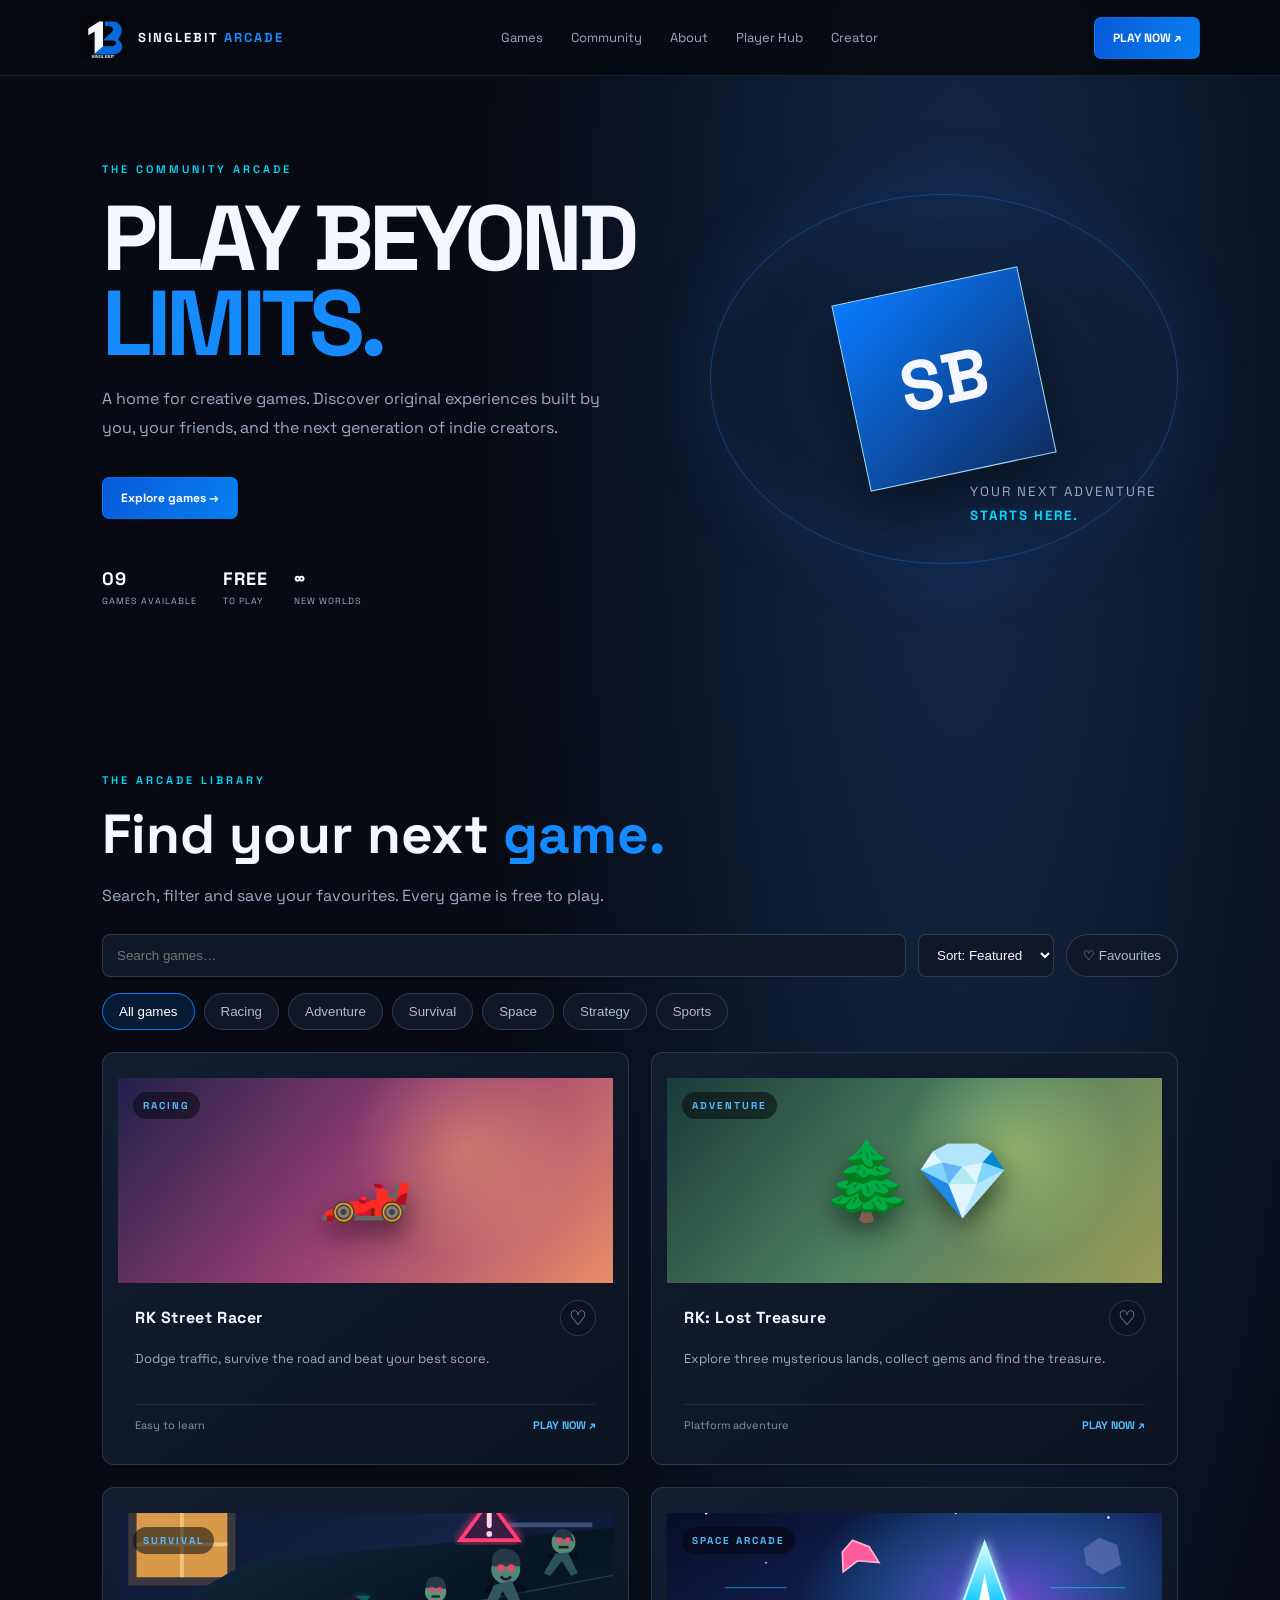
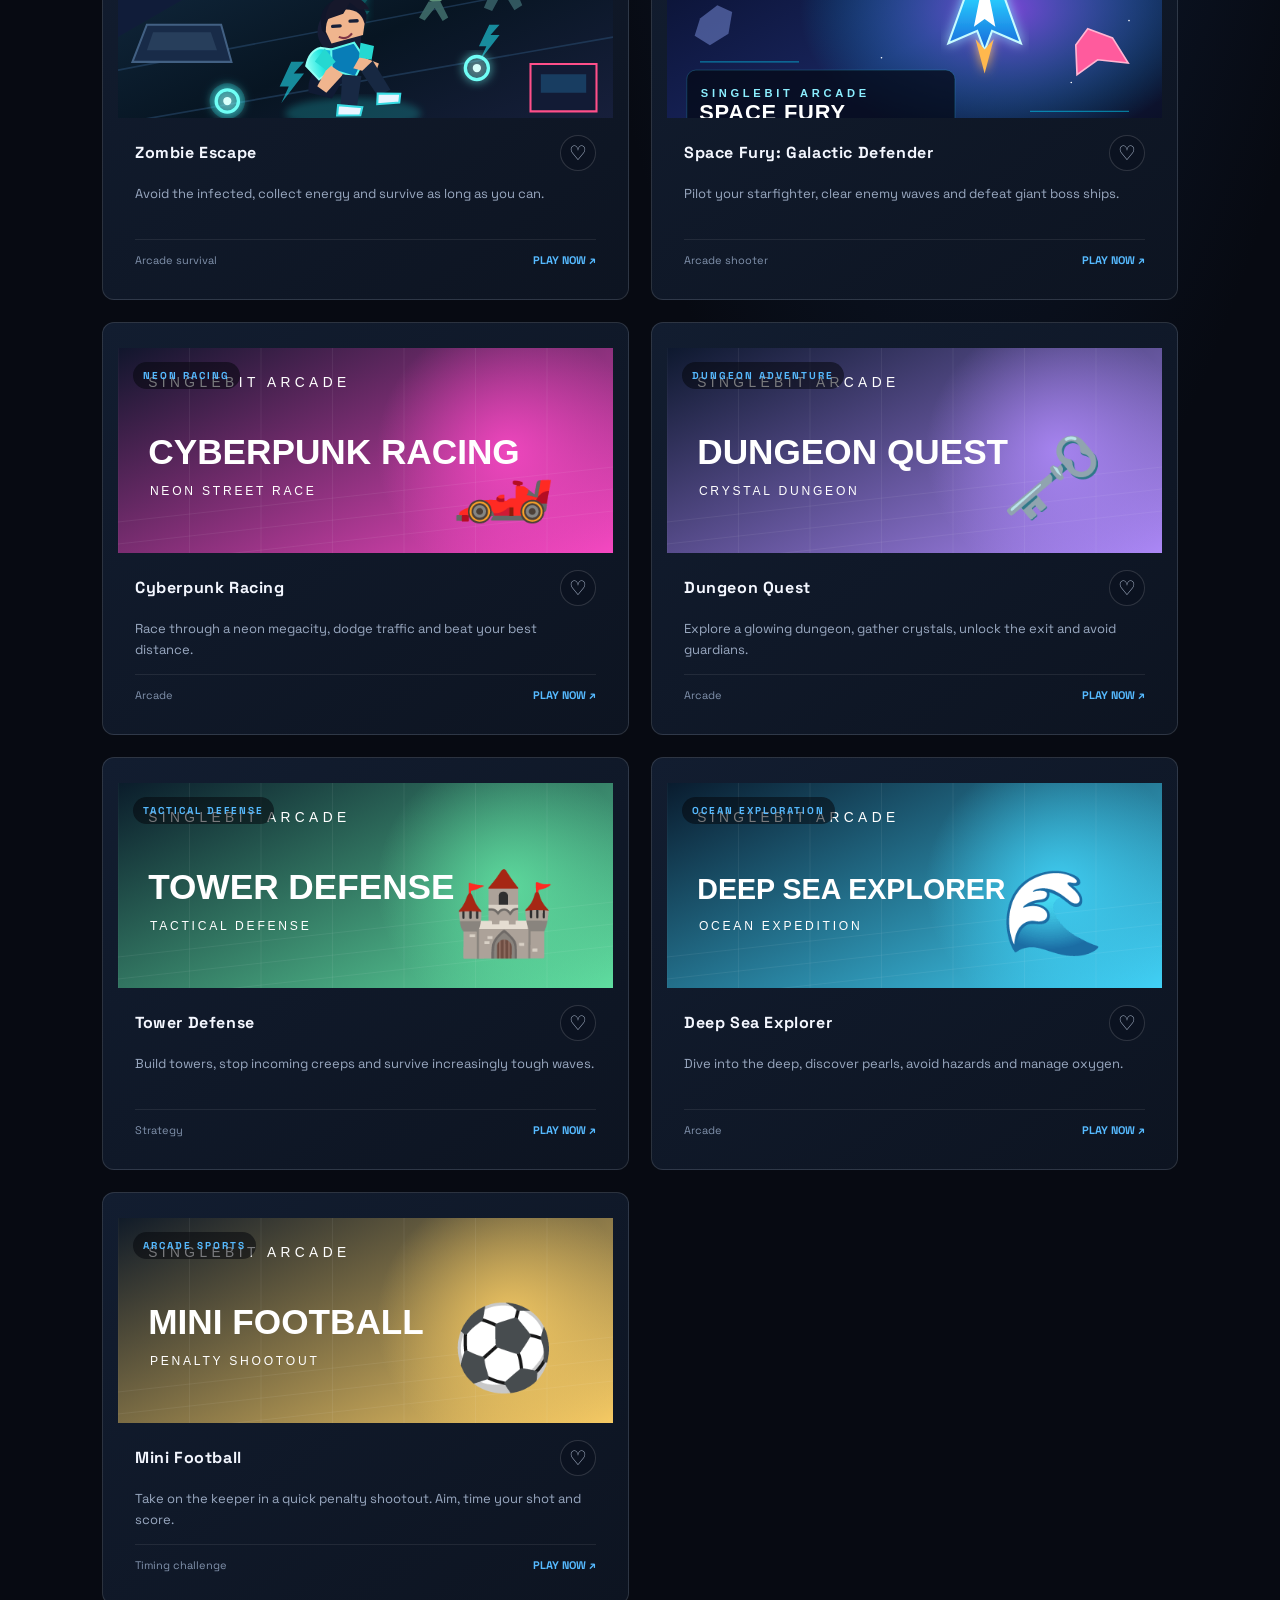
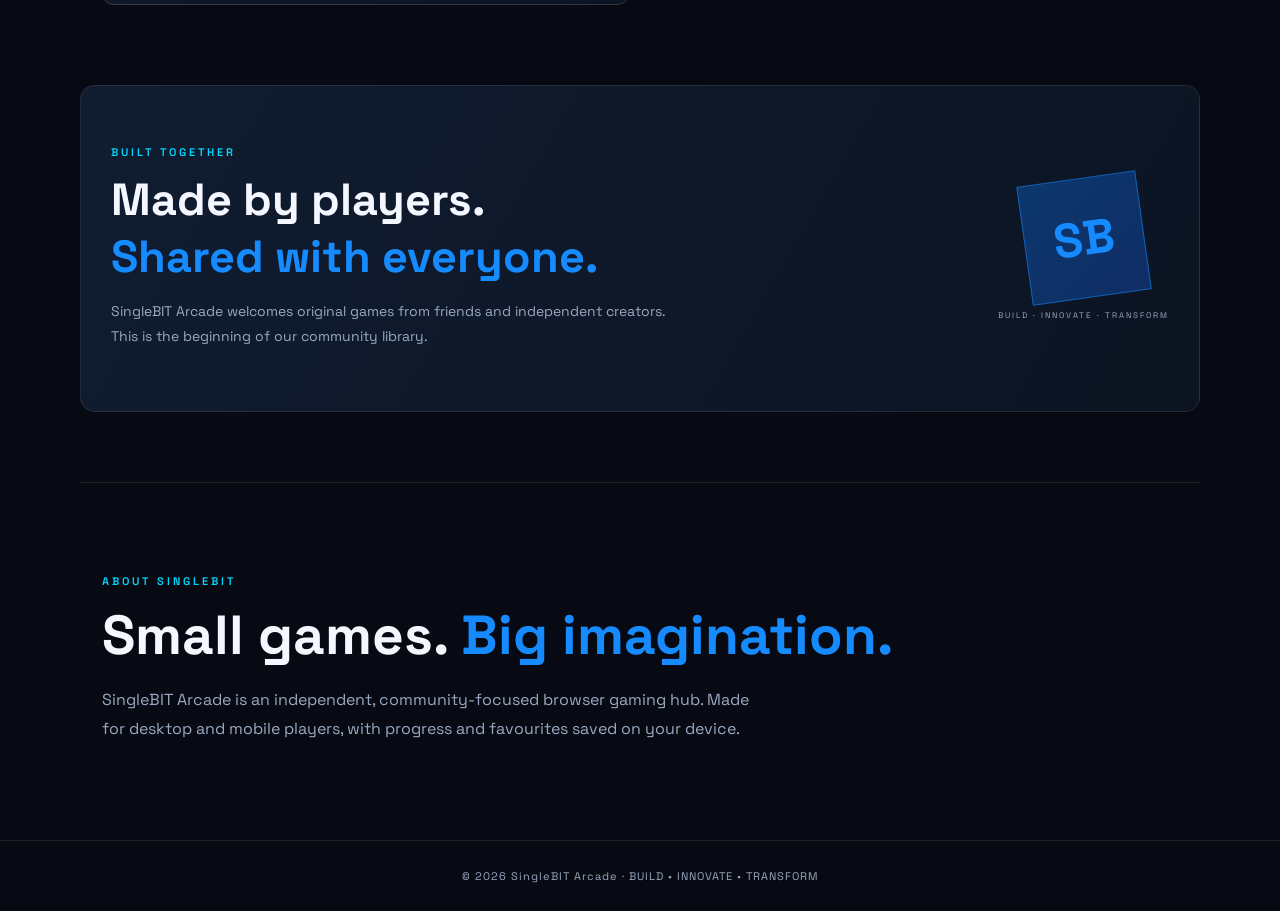
==== commit aae7996c: "Add Creator Profile navigation to homepage" ====
--- a/index.html
+++ b/index.html
@@ -10,7 +10,7 @@
 </head>
 <body>
 <header><a class="brand" href="#"><img class="brand-logo" src="assets/singlebit-logo.svg" alt="SingleBIT logo"><span>SINGLEBIT <b>ARCADE</b></span></a>
-<nav><a href="#games">Games</a><a href="#community">Community</a><a href="#about">About</a><a href="profile.html">Player Hub</a></nav><a class="cta" href="#games">PLAY NOW ↗</a></header>
+<nav><a href="#games">Games</a><a href="#community">Community</a><a href="#about">About</a><a href="profile.html">Player Hub</a><a href="creator.html">Creator</a></nav><a class="cta" href="#games">PLAY NOW ↗</a></header>
 <main>
 <section class="hero"><div><p class="eyebrow">THE COMMUNITY ARCADE</p><h1>PLAY BEYOND<br><em>LIMITS.</em></h1>
 <p class="intro">A home for creative games. Discover original experiences built by you, your friends, and the next generation of indie creators.</p>
--- a/css/style.css
+++ b/css/style.css
@@ -42,3 +42,7 @@
 
 /* Space Fury arcade thumbnail */
 .game-art.space{background:#08112a url('../assets/space-fury-thumbnail.svg') center/cover no-repeat}.game-art.space .art-symbol{display:none}
+
+/* Five unique new arcade thumbnails */
+.game-art.cyber{background:#10132b url('../assets/cyberpunk-racing-thumbnail.svg') center/cover no-repeat}.game-art.cyber .art-symbol,.game-art.dungeon .art-symbol,.game-art.tower .art-symbol,.game-art.ocean .art-symbol,.game-art.football .art-symbol{display:none}
+.game-art.dungeon{background:#15102c url('../assets/dungeon-quest-thumbnail.svg') center/cover no-repeat}.game-art.tower{background:#0d241c url('../assets/tower-defense-thumbnail.svg') center/cover no-repeat}.game-art.ocean{background:#06243b url('../assets/deep-sea-explorer-thumbnail.svg') center/cover no-repeat}.game-art.football{background:#153b28 url('../assets/mini-football-thumbnail.svg') center/cover no-repeat}
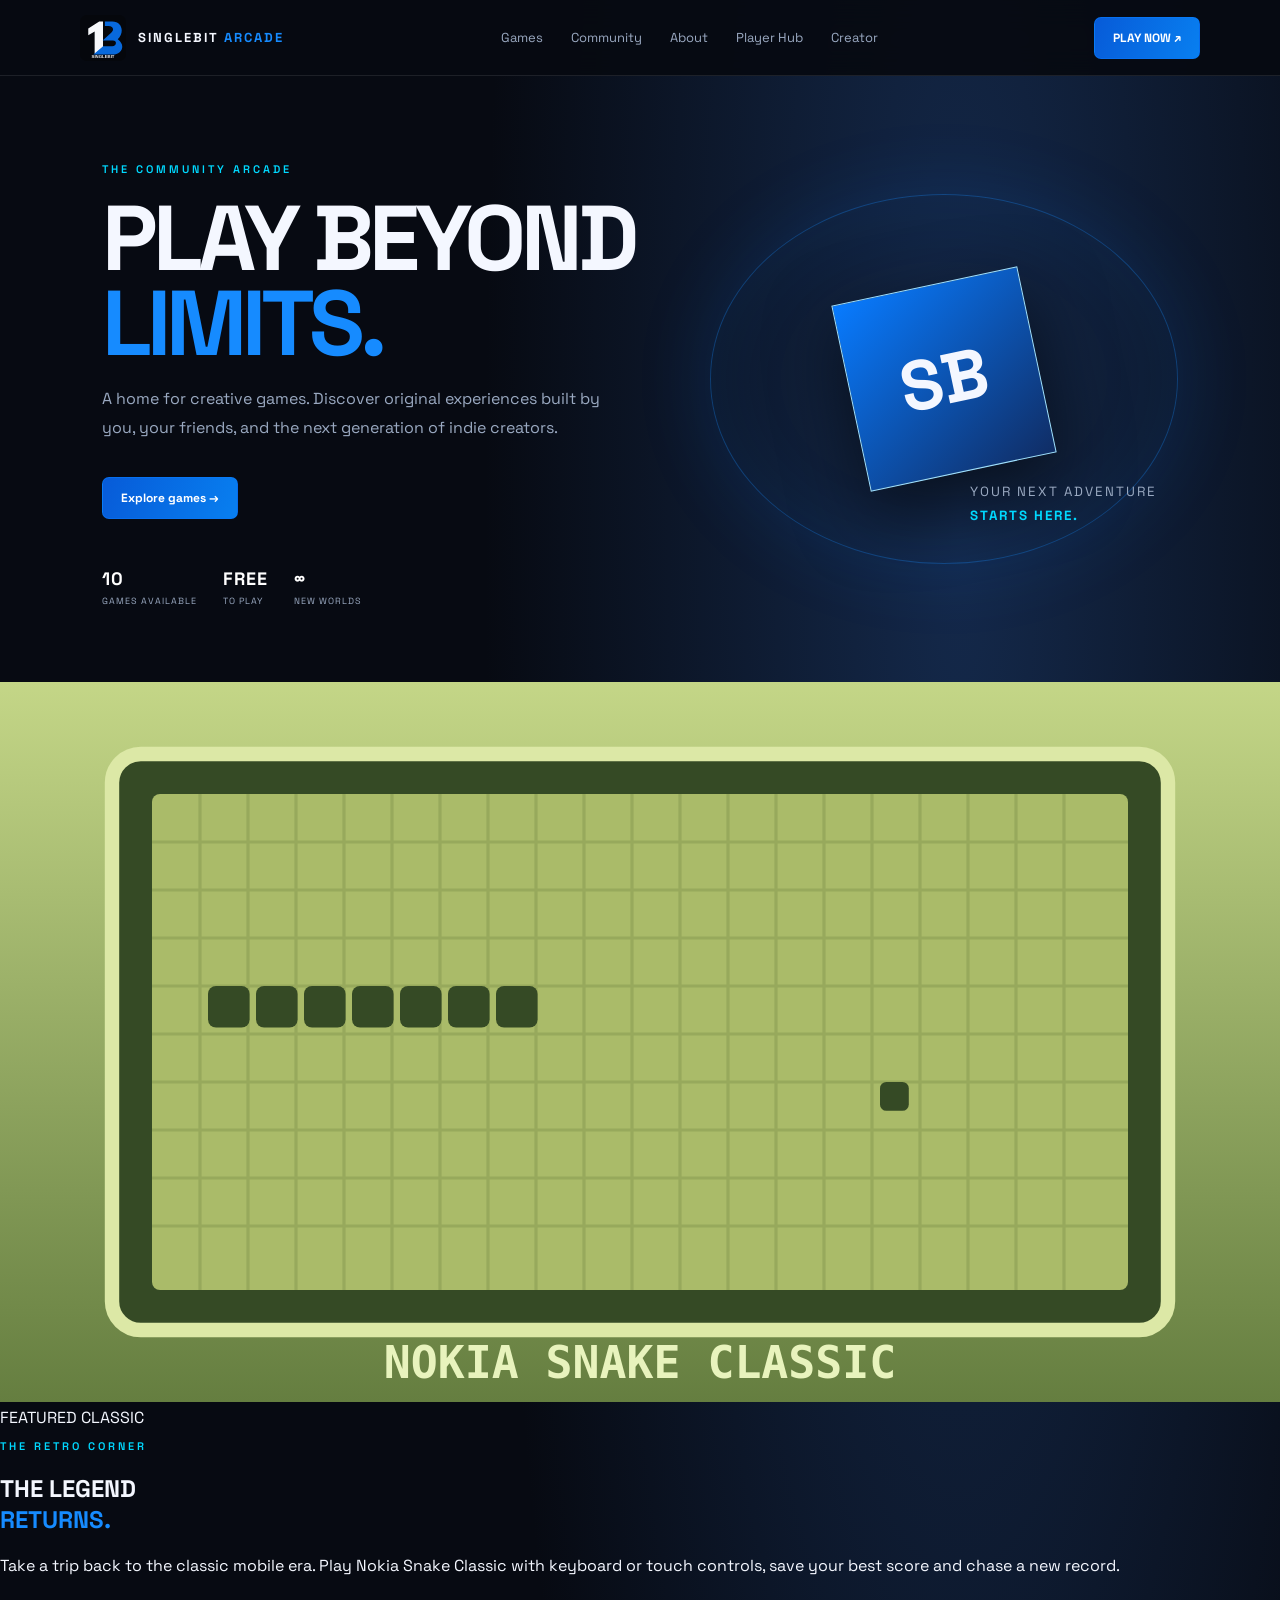
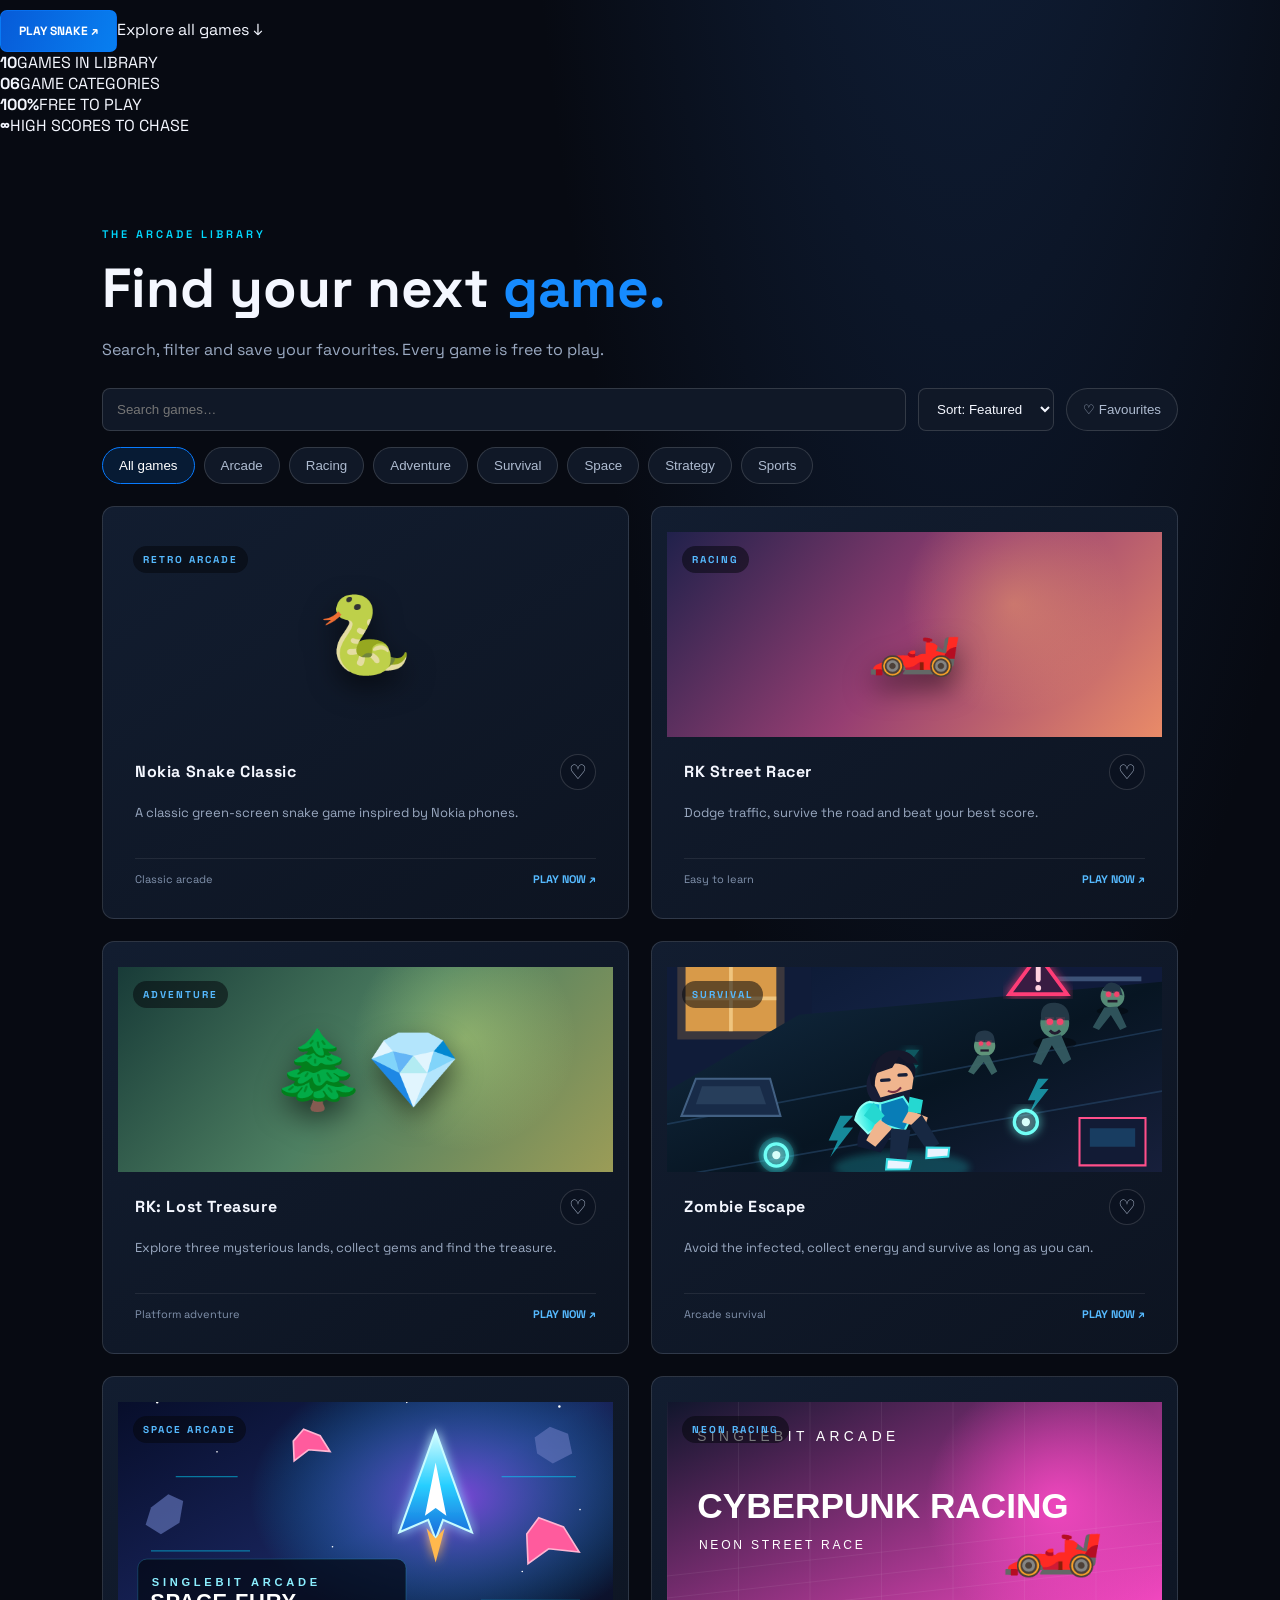
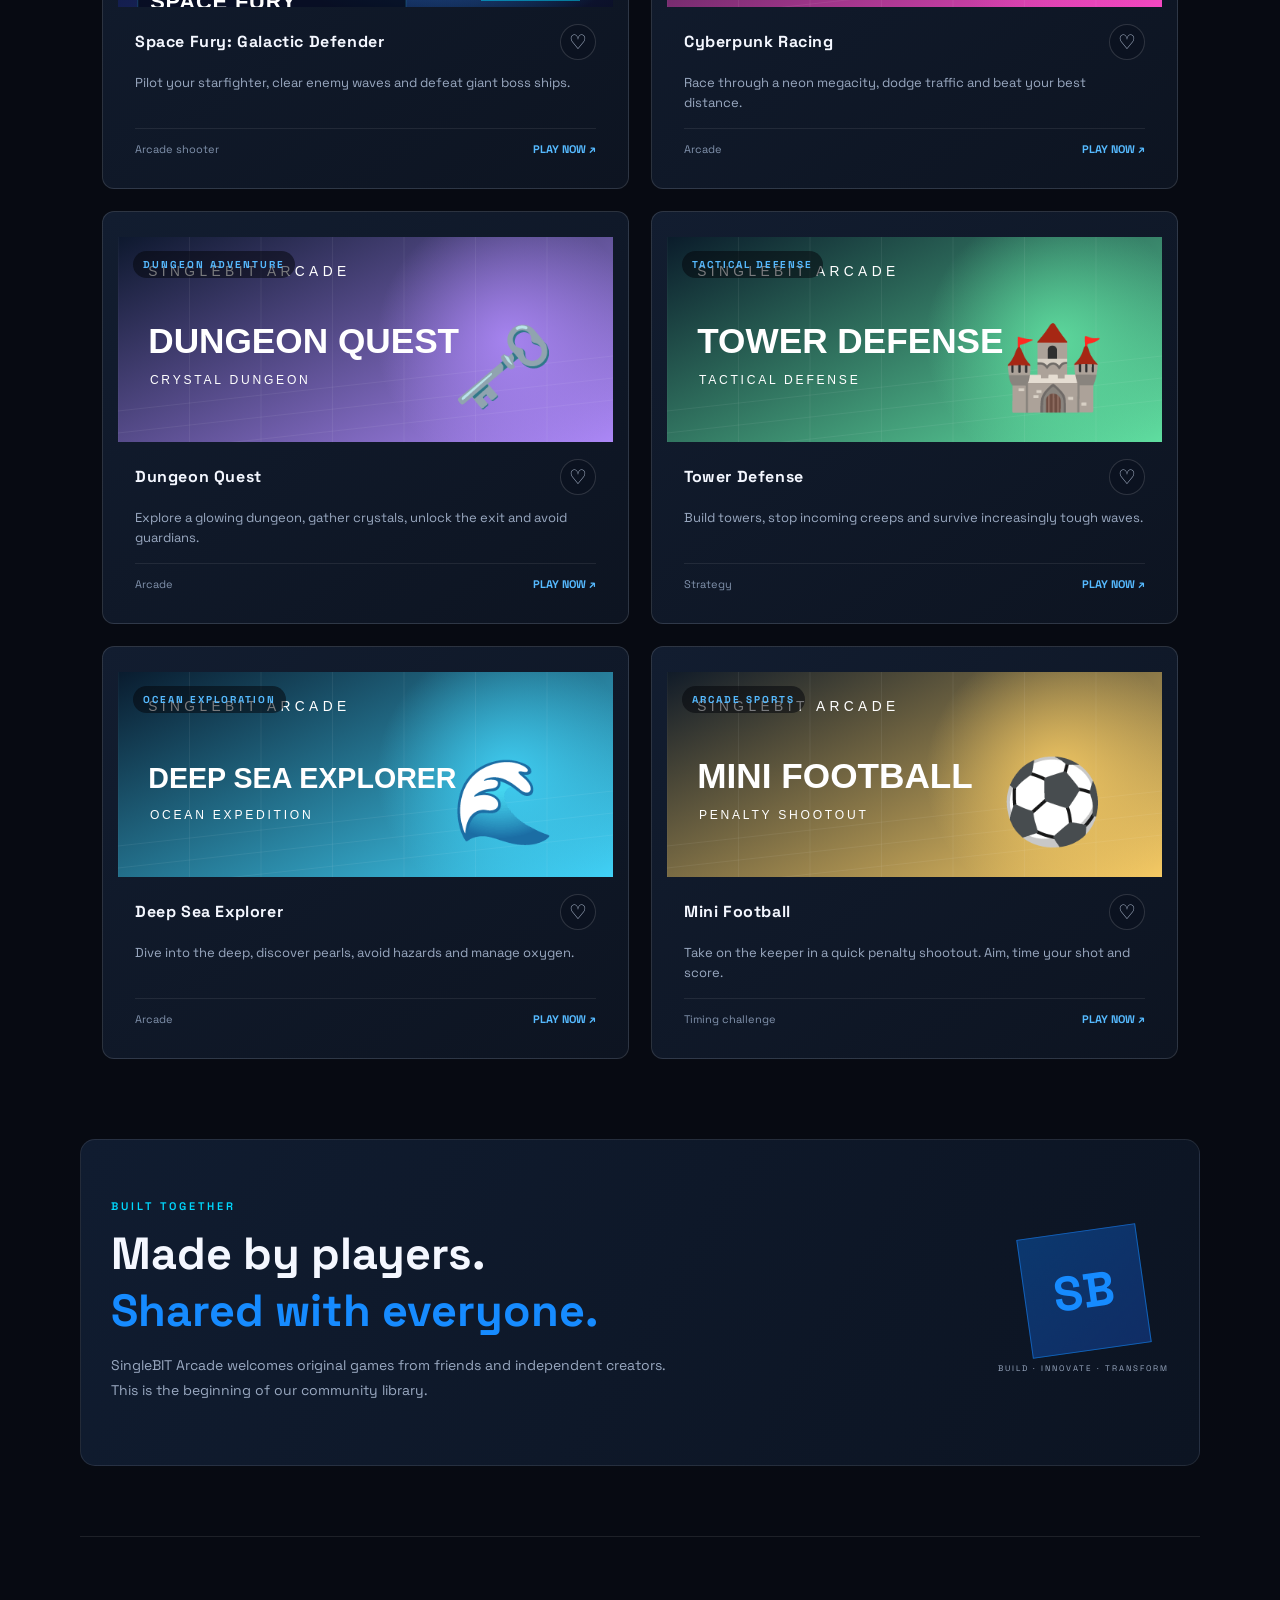
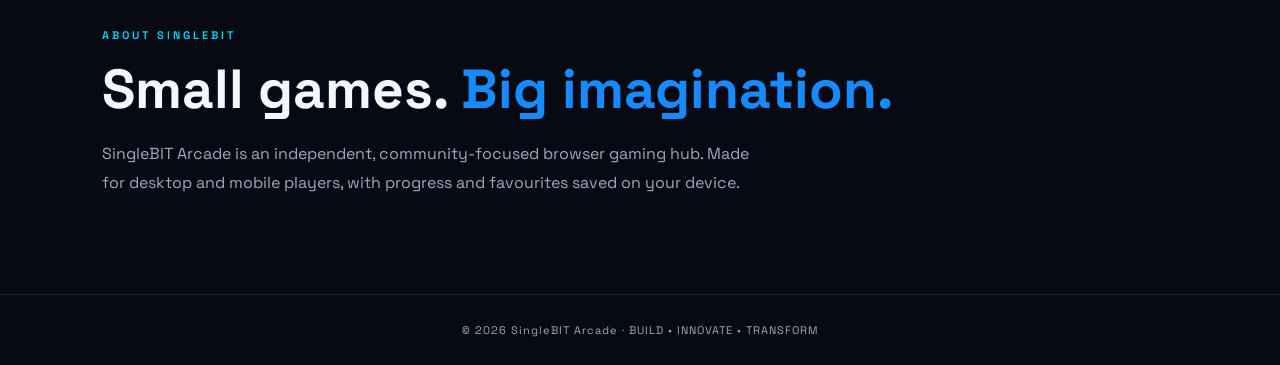
==== commit 09616ac8: "Add featured retro game spotlight and arcade category" ====
--- a/index.html
+++ b/index.html
@@ -17,11 +17,13 @@
 <a class="button" href="#games">Explore games →</a>
 <div class="stats"><span><b id="game-count">03</b> GAMES AVAILABLE</span><span><b>FREE</b> TO PLAY</span><span><b>∞</b> NEW WORLDS</span></div></div>
 <div class="orb"><div class="cube">SB</div><small>YOUR NEXT ADVENTURE<br><b>STARTS HERE.</b></small></div></section>
+<section class="spotlight"><div class="spotlight-art"><img src="assets/nokia-snake-thumbnail.svg" alt="Nokia Snake Classic game artwork"><span class="spotlight-label">FEATURED CLASSIC</span></div><div class="spotlight-copy"><p class="eyebrow">THE RETRO CORNER</p><h2>THE LEGEND<br><em>RETURNS.</em></h2><p>Take a trip back to the classic mobile era. Play Nokia Snake Classic with keyboard or touch controls, save your best score and chase a new record.</p><div class="spotlight-actions"><a class="button" href="games/nokia-snake/">PLAY SNAKE ↗</a><a class="text-link" href="#games">Explore all games ↓</a></div></div></section>
+<section class="quick-stats"><article><b id="total-games">10</b><span>GAMES IN LIBRARY</span></article><article><b>06</b><span>GAME CATEGORIES</span></article><article><b>100%</b><span>FREE TO PLAY</span></article><article><b>∞</b><span>HIGH SCORES TO CHASE</span></article></section>
 <section id="games" class="games"><p class="eyebrow">THE ARCADE LIBRARY</p><h2>Find your next <em>game.</em></h2><p class="muted">Search, filter and save your favourites. Every game is free to play.</p>
 <div class="library-tools"><input id="search" type="search" placeholder="Search games…" aria-label="Search games">
 <select id="sort" aria-label="Sort games"><option value="featured">Sort: Featured</option><option value="az">Name: A–Z</option><option value="za">Name: Z–A</option></select>
 <button id="favorites-only" class="filter-btn" type="button" aria-pressed="false">♡ Favourites</button></div>
-<div class="filters" id="filters"><button class="active" data-filter="all">All games</button><button data-filter="racing">Racing</button><button data-filter="adventure">Adventure</button><button data-filter="survival">Survival</button><button data-filter="space">Space</button><button data-filter="strategy">Strategy</button><button data-filter="sports">Sports</button></div>
+<div class="filters" id="filters"><button class="active" data-filter="all">All games</button><button data-filter="arcade">Arcade</button><button data-filter="racing">Racing</button><button data-filter="adventure">Adventure</button><button data-filter="survival">Survival</button><button data-filter="space">Space</button><button data-filter="strategy">Strategy</button><button data-filter="sports">Sports</button></div>
 <div class="grid" id="grid" aria-live="polite"></div><p id="empty" class="empty-state" hidden>No games match your search. Try another keyword or category.</p>
 </section>
 <section id="community" class="community"><div><p class="eyebrow">BUILT TOGETHER</p><h2>Made by players.<br><em>Shared with everyone.</em></h2><p>SingleBIT Arcade welcomes original games from friends and independent creators. This is the beginning of our community library.</p></div><div class="community-mark"><span>SB</span><small>BUILD · INNOVATE · TRANSFORM</small></div></section>
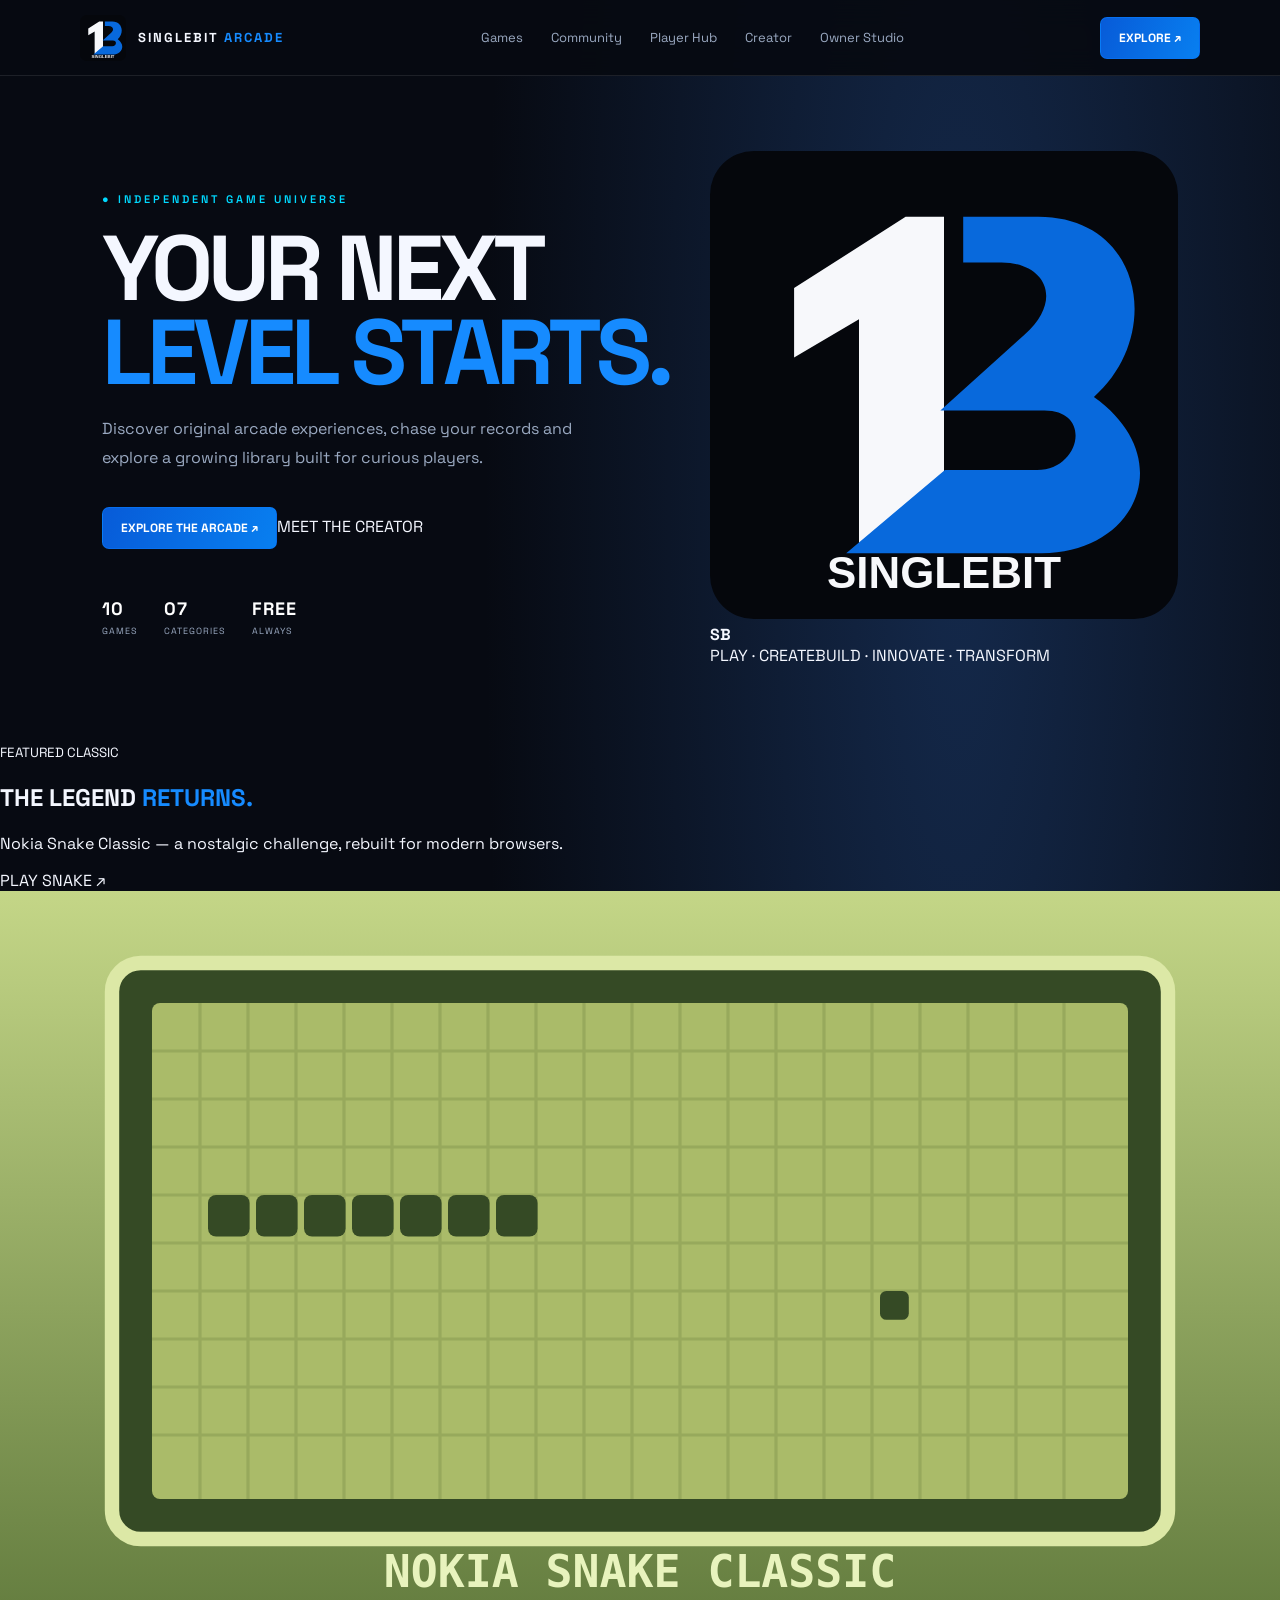
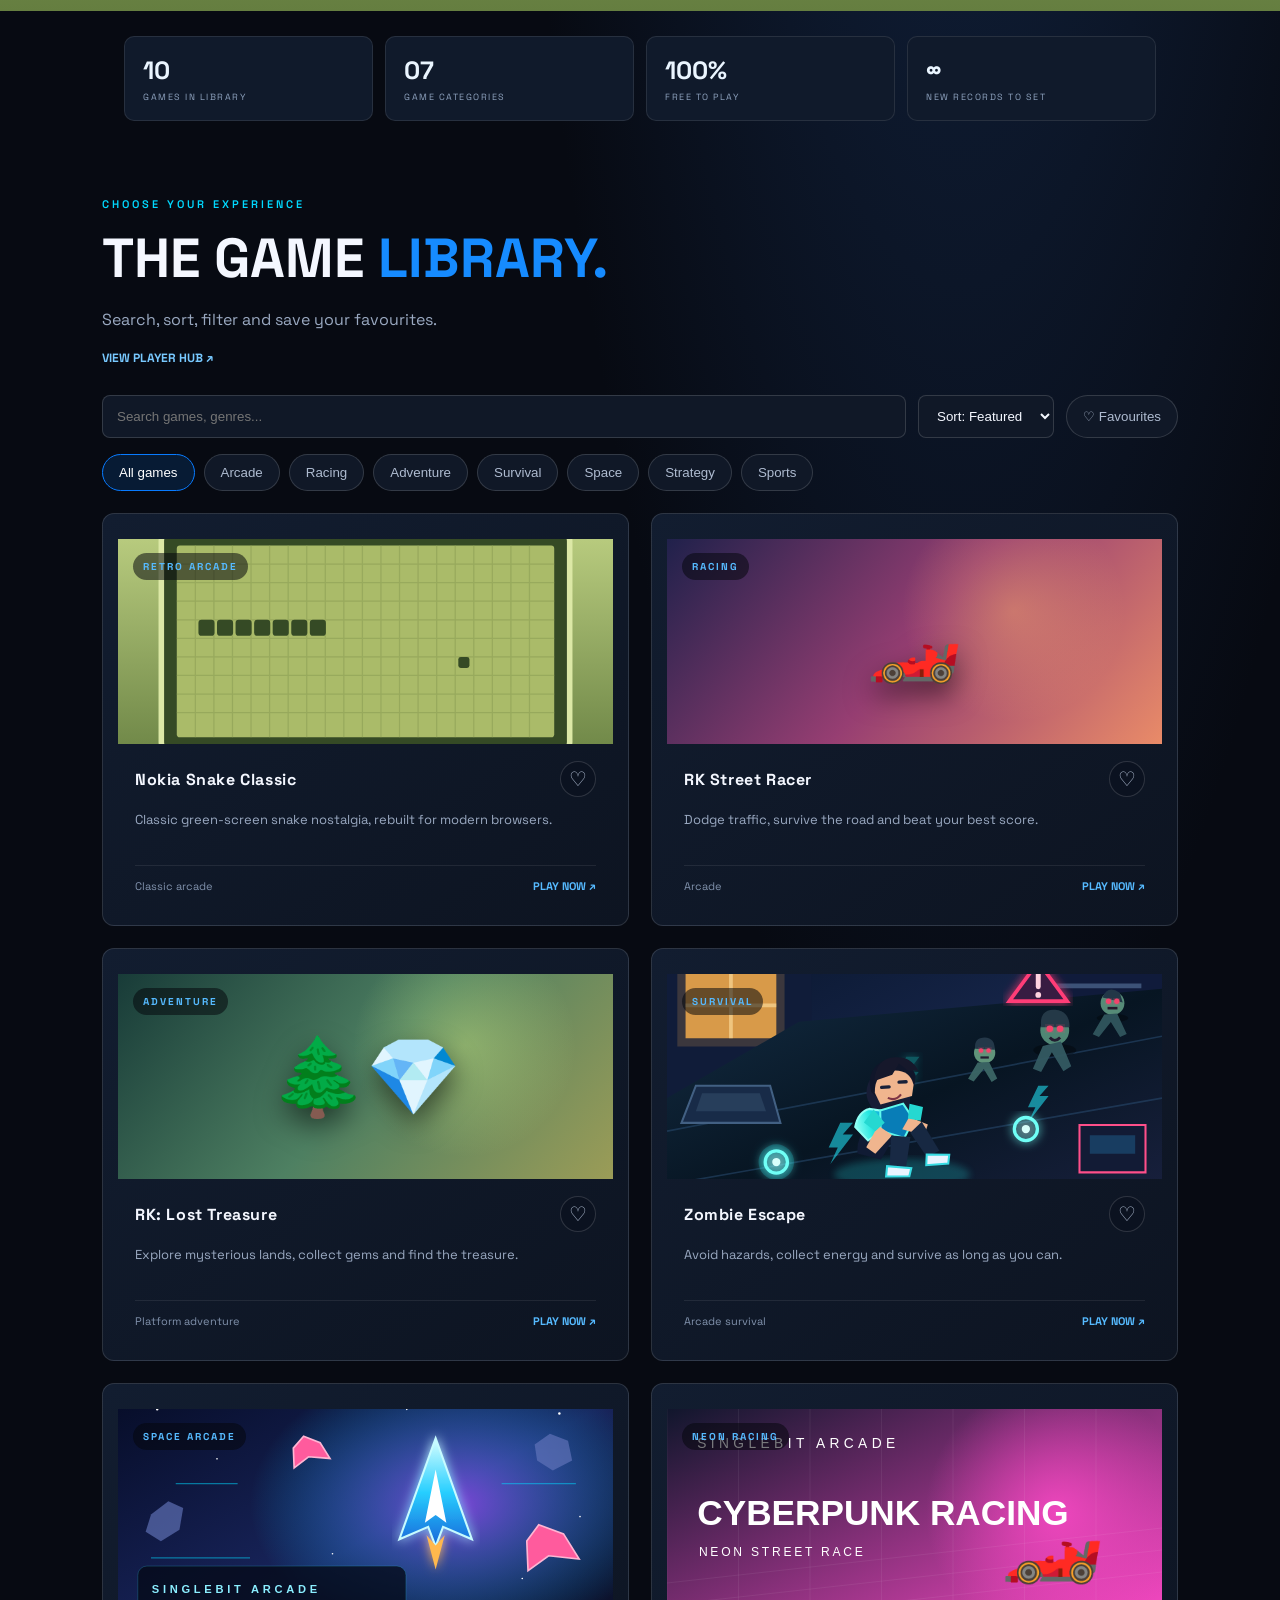
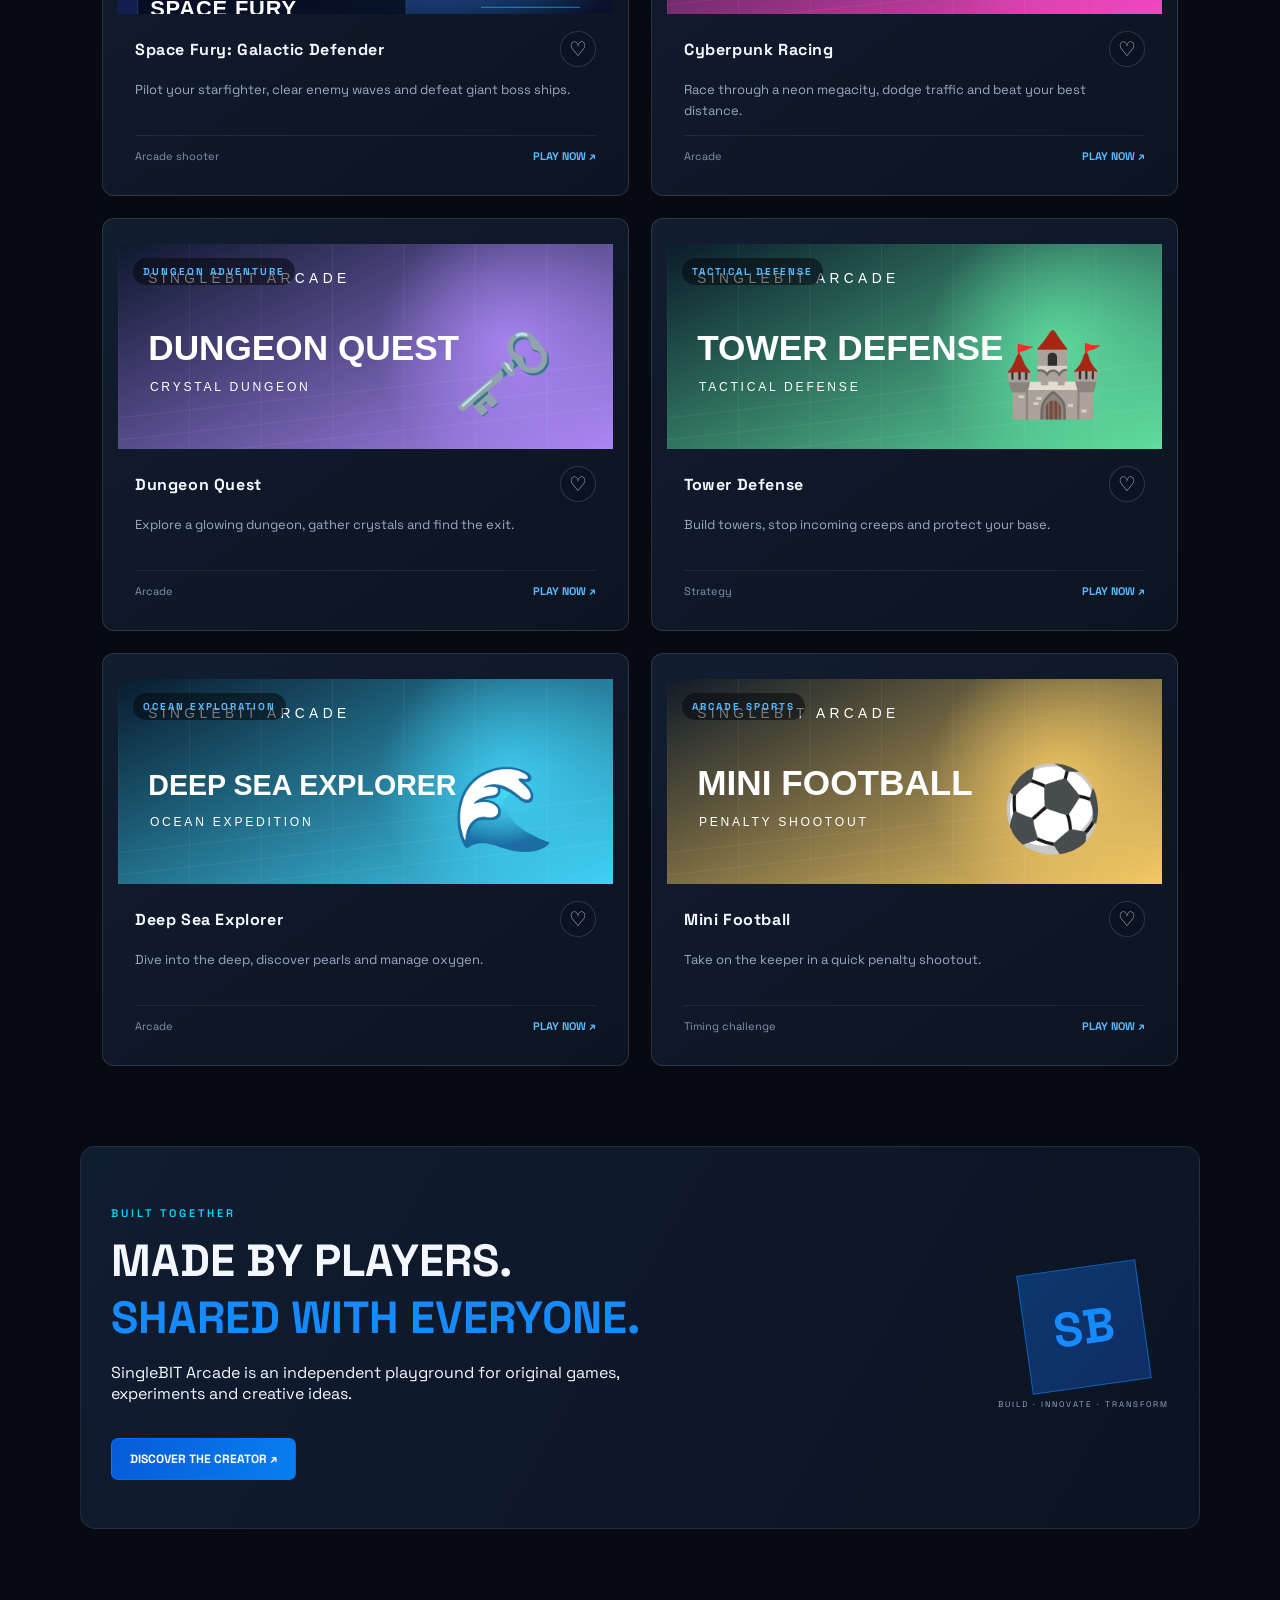
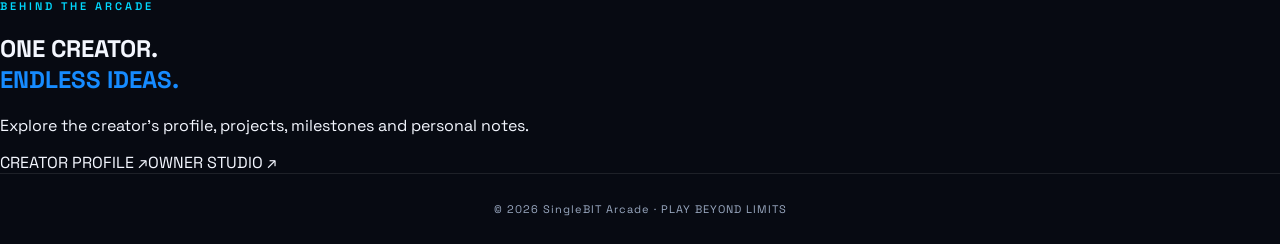
==== commit d6f2aa20: "Launch pro arcade homepage and owner studio" ====
--- a/index.html
+++ b/index.html
@@ -1,32 +1 @@
-<!doctype html>
-<html lang="en">
-<head>
-<meta charset="utf-8"><meta name="viewport" content="width=device-width,initial-scale=1">
-<meta name="theme-color" content="#070a12"><meta name="description" content="SingleBIT Arcade — free browser games by our community.">
-<title>SingleBIT Arcade — Play Beyond Limits</title>
-<link rel="icon" href="assets/singlebit-logo.svg" type="image/svg+xml">
-<link rel="stylesheet" href="css/style.css">
-<script defer src="js/games-data.js"></script><script defer src="js/app.js"></script>
-</head>
-<body>
-<header><a class="brand" href="#"><img class="brand-logo" src="assets/singlebit-logo.svg" alt="SingleBIT logo"><span>SINGLEBIT <b>ARCADE</b></span></a>
-<nav><a href="#games">Games</a><a href="#community">Community</a><a href="#about">About</a><a href="profile.html">Player Hub</a><a href="creator.html">Creator</a></nav><a class="cta" href="#games">PLAY NOW ↗</a></header>
-<main>
-<section class="hero"><div><p class="eyebrow">THE COMMUNITY ARCADE</p><h1>PLAY BEYOND<br><em>LIMITS.</em></h1>
-<p class="intro">A home for creative games. Discover original experiences built by you, your friends, and the next generation of indie creators.</p>
-<a class="button" href="#games">Explore games →</a>
-<div class="stats"><span><b id="game-count">03</b> GAMES AVAILABLE</span><span><b>FREE</b> TO PLAY</span><span><b>∞</b> NEW WORLDS</span></div></div>
-<div class="orb"><div class="cube">SB</div><small>YOUR NEXT ADVENTURE<br><b>STARTS HERE.</b></small></div></section>
-<section class="spotlight"><div class="spotlight-art"><img src="assets/nokia-snake-thumbnail.svg" alt="Nokia Snake Classic game artwork"><span class="spotlight-label">FEATURED CLASSIC</span></div><div class="spotlight-copy"><p class="eyebrow">THE RETRO CORNER</p><h2>THE LEGEND<br><em>RETURNS.</em></h2><p>Take a trip back to the classic mobile era. Play Nokia Snake Classic with keyboard or touch controls, save your best score and chase a new record.</p><div class="spotlight-actions"><a class="button" href="games/nokia-snake/">PLAY SNAKE ↗</a><a class="text-link" href="#games">Explore all games ↓</a></div></div></section>
-<section class="quick-stats"><article><b id="total-games">10</b><span>GAMES IN LIBRARY</span></article><article><b>06</b><span>GAME CATEGORIES</span></article><article><b>100%</b><span>FREE TO PLAY</span></article><article><b>∞</b><span>HIGH SCORES TO CHASE</span></article></section>
-<section id="games" class="games"><p class="eyebrow">THE ARCADE LIBRARY</p><h2>Find your next <em>game.</em></h2><p class="muted">Search, filter and save your favourites. Every game is free to play.</p>
-<div class="library-tools"><input id="search" type="search" placeholder="Search games…" aria-label="Search games">
-<select id="sort" aria-label="Sort games"><option value="featured">Sort: Featured</option><option value="az">Name: A–Z</option><option value="za">Name: Z–A</option></select>
-<button id="favorites-only" class="filter-btn" type="button" aria-pressed="false">♡ Favourites</button></div>
-<div class="filters" id="filters"><button class="active" data-filter="all">All games</button><button data-filter="arcade">Arcade</button><button data-filter="racing">Racing</button><button data-filter="adventure">Adventure</button><button data-filter="survival">Survival</button><button data-filter="space">Space</button><button data-filter="strategy">Strategy</button><button data-filter="sports">Sports</button></div>
-<div class="grid" id="grid" aria-live="polite"></div><p id="empty" class="empty-state" hidden>No games match your search. Try another keyword or category.</p>
-</section>
-<section id="community" class="community"><div><p class="eyebrow">BUILT TOGETHER</p><h2>Made by players.<br><em>Shared with everyone.</em></h2><p>SingleBIT Arcade welcomes original games from friends and independent creators. This is the beginning of our community library.</p></div><div class="community-mark"><span>SB</span><small>BUILD · INNOVATE · TRANSFORM</small></div></section>
-<section id="about" class="about"><p class="eyebrow">ABOUT SINGLEBIT</p><h2>Small games. <em>Big imagination.</em></h2><p>SingleBIT Arcade is an independent, community-focused browser gaming hub. Made for desktop and mobile players, with progress and favourites saved on your device.</p></section>
-</main><footer>© <span id="year"></span> SingleBIT Arcade · BUILD • INNOVATE • TRANSFORM</footer>
-</body></html>+<!doctype html><html lang="en"><head><meta charset="utf-8"><meta name="viewport" content="width=device-width,initial-scale=1"><meta name="theme-color" content="#070b14"><meta name="description" content="SingleBIT Arcade — original browser games and indie experiences."><title>SingleBIT Arcade — Play Beyond Limits</title><link rel="icon" href="assets/singlebit-logo.svg"><link rel="stylesheet" href="css/style.css"><script defer src="js/games-data.js"></script><script defer src="js/app.js"></script></head><body><header><a class="brand" href="#"><img class="brand-logo" src="assets/singlebit-logo.svg" alt=""><span>SINGLEBIT <b>ARCADE</b></span></a><nav><a href="#games">Games</a><a href="#community">Community</a><a href="profile.html">Player Hub</a><a href="creator.html">Creator</a><a href="studio.html">Owner Studio</a></nav><a class="cta" href="#games">EXPLORE ↗</a></header><main><div id="announcement" class="announcement" hidden></div><section class="hero pro-hero"><div class="hero-copy"><p class="eyebrow">● INDEPENDENT GAME UNIVERSE</p><h1>YOUR NEXT<br><em>LEVEL STARTS.</em></h1><p class="intro">Discover original arcade experiences, chase your records and explore a growing library built for curious players.</p><div class="hero-actions"><a class="button" href="#games">EXPLORE THE ARCADE ↗</a><a class="secondary-button" href="creator.html">MEET THE CREATOR</a></div><div class="stats"><span><b id="game-count">10</b> GAMES</span><span><b id="category-count">07</b> CATEGORIES</span><span><b>FREE</b> ALWAYS</span></div></div><div class="hero-visual"><div class="visual-ring ring-one"></div><div class="visual-ring ring-two"></div><div class="hero-core"><img src="assets/singlebit-logo.svg" alt=""><b>SB</b></div><span class="float-tag tag-top">PLAY · CREATE</span><span class="float-tag tag-bottom">BUILD · INNOVATE · TRANSFORM</span></div></section><section class="feature-strip"><div><small>FEATURED CLASSIC</small><h2>THE LEGEND <em>RETURNS.</em></h2><p>Nokia Snake Classic — a nostalgic challenge, rebuilt for modern browsers.</p><a href="games/nokia-snake/">PLAY SNAKE ↗</a></div><a class="snake-feature" href="games/nokia-snake/"><img src="assets/nokia-snake-thumbnail.svg" alt="Nokia Snake Classic"></a></section><section class="quick-stats"><article><b id="total-games">10</b><span>GAMES IN LIBRARY</span></article><article><b id="total-categories">7</b><span>GAME CATEGORIES</span></article><article><b>100%</b><span>FREE TO PLAY</span></article><article><b>∞</b><span>NEW RECORDS TO SET</span></article></section><section id="games" class="games"><div class="section-head"><div><p class="eyebrow">CHOOSE YOUR EXPERIENCE</p><h2>THE GAME <em>LIBRARY.</em></h2><p class="muted">Search, sort, filter and save your favourites.</p></div><a class="text-link" href="profile.html">VIEW PLAYER HUB ↗</a></div><div class="library-tools"><input id="search" type="search" placeholder="Search games, genres..." aria-label="Search games"><select id="sort" aria-label="Sort games"><option value="featured">Sort: Featured</option><option value="az">Name: A–Z</option><option value="za">Name: Z–A</option></select><button id="favorites-only" class="filter-btn" type="button" aria-pressed="false">♡ Favourites</button></div><div class="filters" id="filters"><button class="active" data-filter="all">All games</button><button data-filter="arcade">Arcade</button><button data-filter="racing">Racing</button><button data-filter="adventure">Adventure</button><button data-filter="survival">Survival</button><button data-filter="space">Space</button><button data-filter="strategy">Strategy</button><button data-filter="sports">Sports</button></div><div class="grid" id="grid" aria-live="polite"></div><p id="empty" class="empty-state" hidden>No games match your search.</p></section><section id="community" class="community"><div><p class="eyebrow">BUILT TOGETHER</p><h2>MADE BY PLAYERS.<br><em>SHARED WITH EVERYONE.</em></h2><p>SingleBIT Arcade is an independent playground for original games, experiments and creative ideas.</p><a class="button" href="creator.html">DISCOVER THE CREATOR ↗</a></div><div class="community-mark"><span>SB</span><small>BUILD · INNOVATE · TRANSFORM</small></div></section><section class="owner-callout"><div><p class="eyebrow">BEHIND THE ARCADE</p><h2>ONE CREATOR.<br><em>ENDLESS IDEAS.</em></h2><p>Explore the creator's profile, projects, milestones and personal notes.</p></div><div class="owner-actions"><a href="creator.html">CREATOR PROFILE ↗</a><a href="studio.html">OWNER STUDIO ↗</a></div></section></main><footer>© <span id="year"></span> SingleBIT Arcade · PLAY BEYOND LIMITS</footer></body></html>
--- a/css/style.css
+++ b/css/style.css
@@ -46,3 +46,8 @@
 /* Five unique new arcade thumbnails */
 .game-art.cyber{background:#10132b url('../assets/cyberpunk-racing-thumbnail.svg') center/cover no-repeat}.game-art.cyber .art-symbol,.game-art.dungeon .art-symbol,.game-art.tower .art-symbol,.game-art.ocean .art-symbol,.game-art.football .art-symbol{display:none}
 .game-art.dungeon{background:#15102c url('../assets/dungeon-quest-thumbnail.svg') center/cover no-repeat}.game-art.tower{background:#0d241c url('../assets/tower-defense-thumbnail.svg') center/cover no-repeat}.game-art.ocean{background:#06243b url('../assets/deep-sea-explorer-thumbnail.svg') center/cover no-repeat}.game-art.football{background:#153b28 url('../assets/mini-football-thumbnail.svg') center/cover no-repeat}
+
+/* PHASE 03 — high-impact visual refresh */
+.spotlight{max-width:1120px;margin:20px auto 0;padding:25px 22px;display:grid;grid-template-columns:1.05fr .95fr;gap:30px;align-items:center;border:1px solid #168bff55;border-radius:17px;background:radial-gradient(ellipse at 12% 80%,#1457a344,transparent 45%),linear-gradient(125deg,#101d33,#0a101d);overflow:hidden}
+.spotlight-art{position:relative;min-width:0}.spotlight-art img{display:block;width:100%;border-radius:12px;box-shadow:0 20px 55px #0009}.spotlight-label{position:absolute;top:13px;left:13px;padding:8px 12px;border-radius:20px;background:#06101ddd;color:#a9ed91;font-size:10px;letter-spacing:2px;font-weight:700}.spotlight-copy h2{font-size:clamp(38px,5vw,60px);line-height:.98;letter-spacing:-2px;margin:13px 0}.spotlight-copy>p:not(.eyebrow){color:#a9b9cf;line-height:1.8;font-size:14px;max-width:480px}.spotlight-actions{display:flex;align-items:center;gap:20px;flex-wrap:wrap;margin-top:22px}.spotlight-actions .button{margin:0}.text-link{color:#78c9ff;font-size:12px;font-weight:700}.quick-stats{max-width:1076px;margin:20px auto 0;padding:0 22px;display:grid;grid-template-columns:repeat(4,1fr);gap:12px}.quick-stats article{background:#101a2b;border:1px solid #ffffff18;border-radius:10px;padding:17px 18px;display:grid;gap:5px}.quick-stats b{font-size:25px;color:#eaf5ff}.quick-stats span{font-size:9px;letter-spacing:1.5px;color:#8fa3bf}.games{padding-top:65px}.game-card{min-width:0}.game-art.snake{background:#aabb69 url('../assets/nokia-snake-thumbnail.svg') center/cover no-repeat}.game-art.snake .art-symbol{display:none}
+@media(max-width:700px){.spotlight{margin:10px 14px 0;padding:16px;grid-template-columns:1fr;gap:17px}.spotlight-copy h2{font-size:43px}.quick-stats{padding:0 14px;grid-template-columns:repeat(2,1fr)}.quick-stats article{padding:13px}.quick-stats b{font-size:22px}.games{padding-top:50px}}
